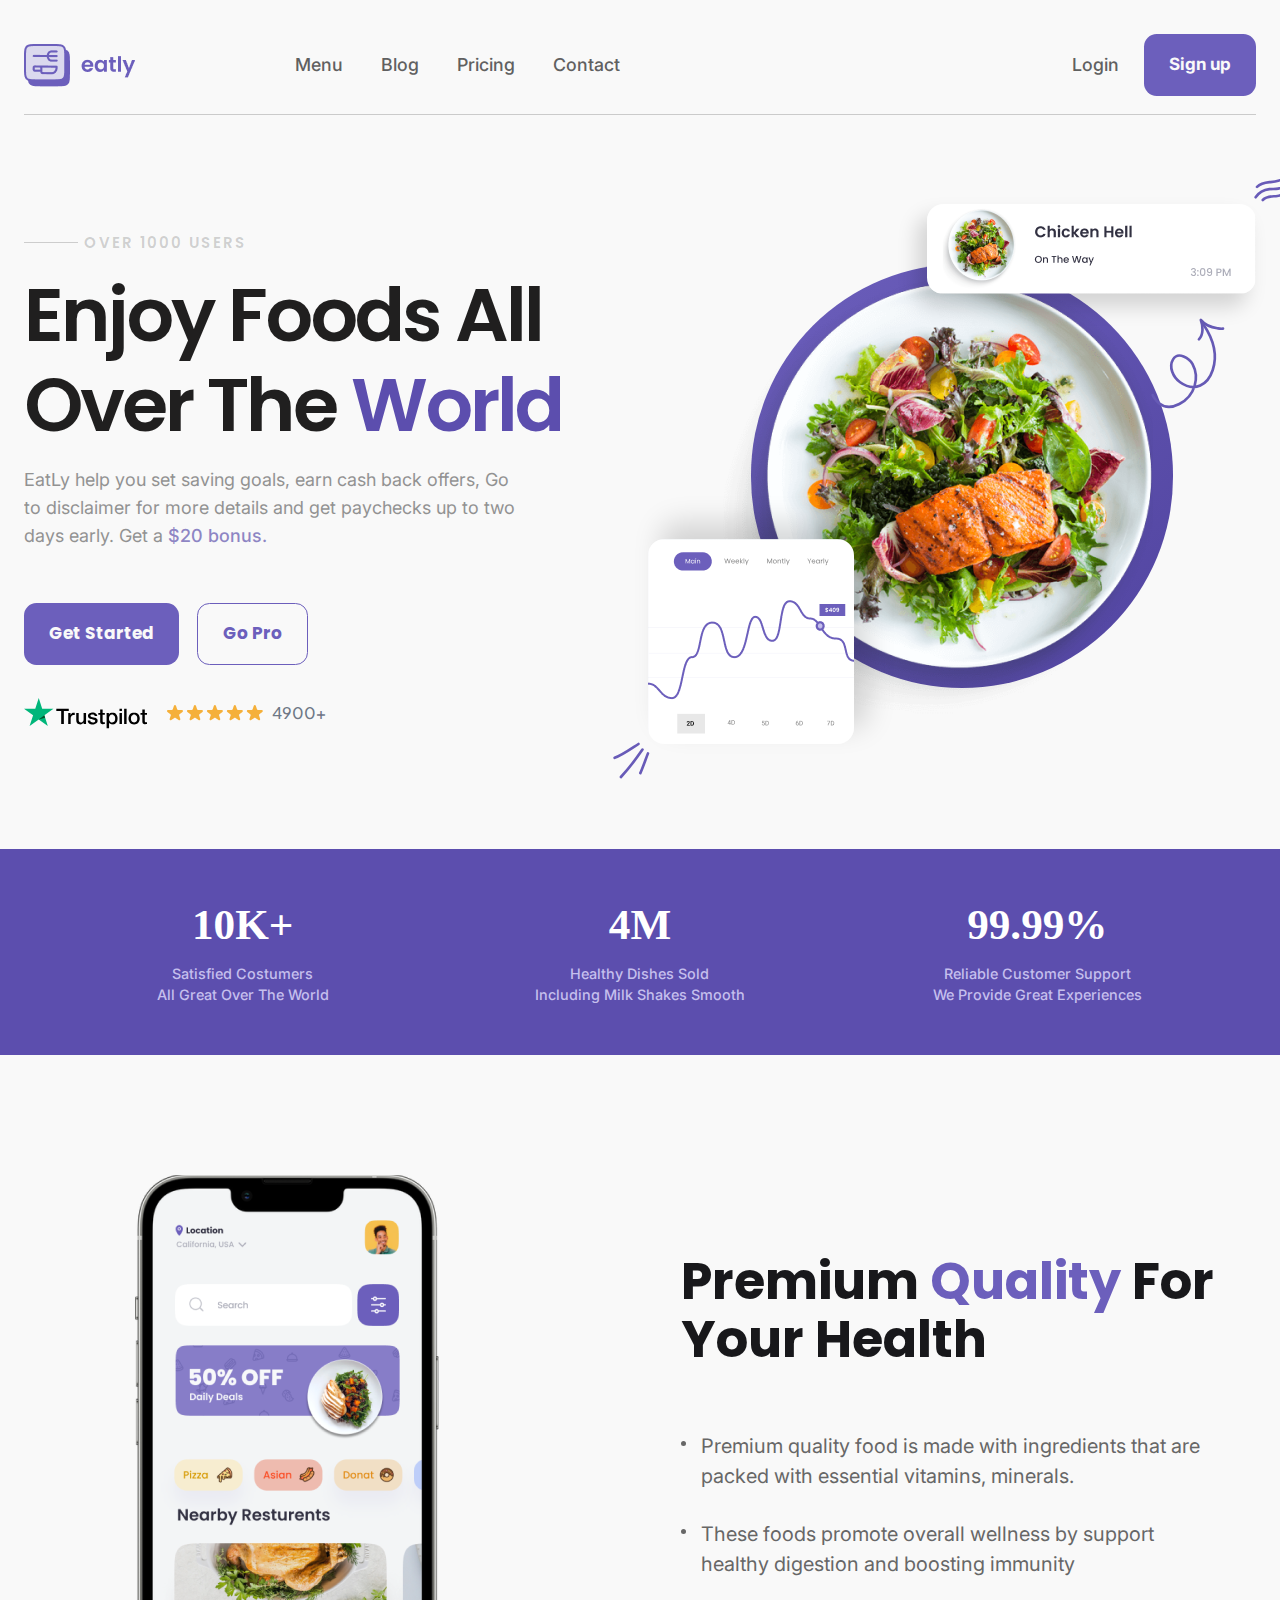
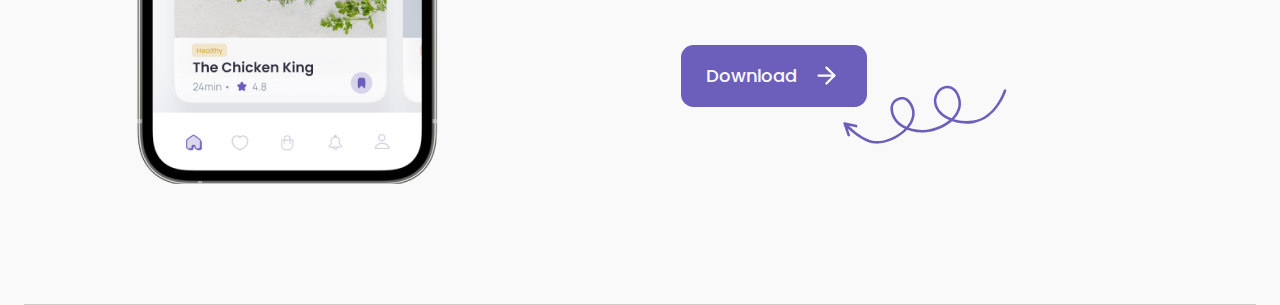
==== index.html @ 4a1709a7 "add new sections" ====
<!DOCTYPE html>
<html lang="ru">

<head>
    <meta charset="utf-8">
    <title>Eatly</title>
    <meta name class="description" content="">
    <meta name="keywords" content="">
    <!-- OG Tags -->
    <meta property="og:title" content="Eatly">
    <meta property="og:description" content="">
    <meta property="og:type" content="article">
    <meta property="og:image" content="https://sitename.ru/img/prewiev.png">
    <meta property="og:site_name" content="Eatly">
    <!-- Styling -->
    <link rel="shortcut icon" href="img/favicon.png" type="image/png">
    <meta name="theme-color" content="#808590">
    <link rel="apple-touch-icon" href="img/apple-touch-icon.png">
    <!-- CSS -->
    <link rel="preconnect" href="https://fonts.googleapis.com">
    <link rel="preconnect" href="https://fonts.gstatic.com" crossorigin>
    <link rel="preconnect" href="https://fonts.googleapis.com">
    <link rel="preconnect" href="https://fonts.gstatic.com" crossorigin>
    <link rel="preconnect" href="https://fonts.googleapis.com">
    <link rel="preconnect" href="https://fonts.gstatic.com" crossorigin>
    <link
        href="https://fonts.googleapis.com/css2?family=Inter:wght@400;500;700&family=Manrope:wght@400;500;700;800&family=Plus+Jakarta+Sans:wght@500&family=Poppins:ital,wght@0,400;0,500;0,600;0,700;0,800;1,400&family=Quicksand:wght@500&display=swap"
        rel="stylesheet">
     <meta name="viewport" content="width=device-width, initial-scale=1.0">
    <link rel="stylesheet" href="css/style.css">
</head>
  <body>
    <div class="wrapper">
        <!-- HEADER Start -->
        <header class="header">
            <div class="header__container">
                <div class="header__body">
                    <div class="header__logo logo">
                        <a href="#" class="logo__link">
                            <img src="img/header/logo.png" alt="Logo" class="logo__img">
                        </a>
                    </div>
                    <div class="header__navigation">
                        <nav class="header__nav">
                            <ul class="header__menu nav-menu">
                                <li class="nav-menu__item">
                                    <a href="#" class="nav-menu__link">
                                        Menu
                                    </a>
                                </li>
                                <li class="nav-menu__item">
                                    <a href="#" class="nav-menu__link">
                                        Blog
                                    </a>
                                </li>
                                <li class="nav-menu__item">
                                    <a href="#" class="nav-menu__link">
                                        Pricing
                                    </a>
                                </li>
                                <li class="nav-menu__item">
                                    <a href="#" class="nav-menu__link">
                                        Contact
                                    </a>
                                </li>
                            </ul>
                        </nav>
                        <div class="header__block">
                            <button type="button" class="header__login">
                                Login
                            </button>
                            <button type="button" class="header__btn btn">
                                Sign up
                            </button>
                        </div>
                    </div>
                    <div class="header__burger">
                        <span></span>
                    </div>
                </div>
            </div>
        </header>
        <!-- HEADER End -->
        <!-- MAIN Start -->
        <main class="main__page">
            <!-- SECTION OFFER Start -->
            <section class="offer">
                <div class="offer__container">
                    <div class="offer__body">
                        <div class="offer__info info">
                            <p class="info__text">
                                over 1000 users
                            </p>
                            <h1 class="info__title">
                                Enjoy Foods All Over The <span>World</span>
                            </h1>
                            <h1 class="info__title info__title_mobile">
                                Enjoy Foods Over <span>World</span>
                            </h1>
                           
                            <p class="info__block">
                                EatLy help you set saving goals, earn cash back offers, Go to disclaimer for more details and get paychecks up to two
                                days early. Get a <span>$20 bonus.</span>
                            </p>
                            <div class="info__button button-offer">
                                <a href="#" class="button-offer__btn btn">
                                    Get Started
                                </a>
                                <a href="#" class="button-offer__btn-ghost btn-ghost">
                                    Go Pro
                                </a>
                            </div>
                            <div class="info__raiting">
                                <img src="img/offer/star.svg" alt="" class="info__name">
                                <div class="info__stars">
                                    <img src="img/offer/star-yellow.svg" alt="" class="info__star">
                                </div>
                                <span>4900+</span>
                            </div>
                        </div>
                        <div class="offer__image image">
                            <div class="image__img">
                                <!-- <img src="img/offer/plate.png" alt="Plate" class="image__hero"> -->
                            </div>
                            <img src="img/offer/chips.png" alt="" class="image__top">
                            <img src="img/offer/chips2.png" alt="" class="image__bottom">
                        </div>
                    </div>
                </div>
            </section>
            <!-- SECTION OFFER End -->
            <!-- BLUE BLOCK Start -->
            <div class="block">
                <div class="block__container">
                    <div class="block__row">
                        <div class="block__column">
                            <div class="block__quantly">
                                10K+
                            </div>
                            <div class="block__text">
                                Satisfied Costumers <br>All Great Over The World
                            </div>
                        </div>
                        <div class="block__column">
                            <div class="block__quantly">
                                4M
                            </div>
                            <div class="block__text">
                                Healthy Dishes Sold <br>Including Milk Shakes Smooth
                            </div>
                        </div>
                        <div class="block__column">
                            <div class="block__quantly">
                                99.99%
                            </div>
                            <div class="block__text">
                                Reliable Customer Support <br>We Provide Great Experiences
                            </div>
                        </div>
                    </div>
                </div>
            </div>
            <!-- BLUE BLOCK End -->
            <!-- SECTION BENEFITS Start -->
            <section class="benefits">
                <div class="benefits__container">
                    <div class="benefits__body">
                        <div class="benefits__image">
                            <img src="img/benefits/mobile.png" alt="telephon" class="benefits__img">
                        </div>
                        <div class="benefits__info">
                            <h2 class="benefits__title">
                                Premium <span>Quality</span> For Your Health
                            </h2>
                            <ul class="benefits__items">
                                <li class="benefits__item">
                                    Premium quality food is made with ingredients that are packed with essential vitamins, minerals.
                                </li>
                                <li class="benefits__item">
                                    These foods promote overall wellness by support healthy digestion and boosting immunity
                                </li>
                            </ul>
                            <button type="button" class="benefits__btn btn">
                                <p>Download</p>
                                <img src="img/benefits/arrow-right.svg" alt="arrow-right">
                            </button>
                        </div>
                    </div>
                </div>
            </section>
            <!-- SECTION BENEFITS End -->
        </main>
        <!-- MAIN End -->
    </div>
    <script src="js/main.js"></script>
  </body>
</html>
---- css/style.css ----
@charset "UTF-8";
/*Обнуление*/
* {
  padding: 0;
  margin: 0;
  border: 0;
}

*, *:before, *:after {
  box-sizing: border-box;
}

:focus, :active {
  outline: none;
}

a:focus, a:active {
  outline: none;
}

nav, footer, header, aside {
  display: block;
}

html, body {
  height: 100%;
  width: 100%;
  font-size: 100%;
  line-height: 1;
  font-size: 14px;
  -ms-text-size-adjust: 100%;
  -moz-text-size-adjust: 100%;
  -webkit-text-size-adjust: 100%;
}

input, button, textarea {
  font-family: inherit;
}

input::-ms-clear {
  display: none;
}

button {
  cursor: pointer;
  background: transparent;
  outline: none;
  border: none;
}

button::-moz-focus-inner {
  padding: 0;
  border: 0;
}

a, a:visited {
  text-decoration: none;
}

a:hover {
  text-decoration: none;
}

ul li {
  list-style: none;
}

img {
  vertical-align: top;
}

h1, h2, h3, h4, h5, h6 {
  font-family: Poppins;
  font-size: inherit;
  font-weight: 500;
}

/*--------------------*/
body {
  font-family: "Inter", sans-serif;
  color: #676767;
  background-color: #F9F9F9;
}

.wrapper {
  min-height: 100%;
  overflow: hidden;
}

[class*=__container] {
  max-width: 1297px;
  padding: 0 24px;
  margin: 0 auto;
}
@media (max-width: 1224px) {
  [class*=__container] {
    max-width: 936px;
    padding: 0 20px;
  }
}
@media (max-width: 936px) {
  [class*=__container] {
    max-width: 767px;
    padding: 0 20px;
  }
}
@media (max-width: 767px) {
  [class*=__container] {
    max-width: 560px;
    padding: 0 20px;
  }
}
@media (max-width: 560px) {
  [class*=__container] {
    max-width: 375px;
    padding: 0 10px;
  }
}

h1 {
  font-family: "Poppins", sans-serif;
}

.btn {
  display: flex;
  padding: 0 25px;
  min-height: 62px;
  align-items: center;
  text-align: center;
  justify-content: center;
  background: #6C5FBC;
  border-radius: 12.412px;
  color: #F9F9F9;
  font-family: Poppins;
  font-size: 17px;
  font-weight: 700;
  line-height: 150%;
  transition: all 0.6s ease;
}
.btn:hover {
  background: #3b3851;
}
@media (max-width: 1224px) {
  .btn {
    font-size: 11.6px;
    min-height: 42px;
  }
}
@media (max-width: 767px) {
  .btn {
    padding: 0 15px;
  }
}

.btn-ghost {
  display: flex;
  padding: 0 25px;
  min-height: 62px;
  align-items: center;
  text-align: center;
  justify-content: center;
  color: #6C5FBC;
  border-radius: 12.4px;
  border: 1.5px solid #6C5FBC;
  font-family: Poppins;
  font-size: 17px;
  font-weight: 700;
  line-height: 150%;
  transition: all 0.6s ease;
}
.btn-ghost:hover {
  background: #3b3851;
}
@media (max-width: 1224px) {
  .btn-ghost {
    font-size: 11.6px;
    min-height: 42px;
  }
}

.header__body {
  padding: 34px 0 18px;
  display: flex;
  align-items: center;
  border-bottom: 1px solid #CBCBCB;
  justify-content: space-between;
}
.header__navigation {
  display: flex;
  align-items: center;
}
.header__nav {
  margin-left: 103px;
}
.header__menu {
  display: flex;
}
.header__block {
  display: flex;
  margin-left: 452px;
}
.header__login {
  font-size: 17.8px;
  font-weight: 500;
  line-height: 150%;
  color: #606060;
}
.header__btn {
  font-family: Inter;
  border-radius: 12.7px;
  margin-left: 25px;
}
.header__burger {
  display: none;
}

.nav-menu__item:not(:last-child) {
  margin-right: 38px;
}
.nav-menu__link {
  color: #606060;
  font-size: 17.8px;
  font-weight: 500;
  line-height: 150%;
}

.offer__body {
  padding: 119px 0 120px;
  display: flex;
  position: relative;
}
.offer__info {
  display: flex;
  flex-direction: column;
}
.offer__image {
  padding: 30px 0px 0 90px;
  position: relative;
}
.offer__image::before {
  content: "";
  position: absolute;
  background: url("../img/offer/lines1.svg") no-repeat center center/contain;
  width: 42px;
  height: 28px;
  top: -60px;
  right: -40px;
}
.offer__image::after {
  content: "";
  position: absolute;
  background: url("../img/offer/lines2.svg") no-repeat center center/contain;
  width: 39px;
  height: 37px;
  bottom: -50px;
  left: 35px;
}

.info {
  flex: 1 1 auto;
}
.info__text {
  color: rgba(32, 31, 31, 0.2);
  font-family: Poppins;
  font-size: 15px;
  font-weight: 600;
  line-height: 120%;
  letter-spacing: 2px;
  padding-left: 60px;
  position: relative;
  margin-bottom: 18px;
  text-transform: uppercase;
}
.info__text::before {
  content: "";
  position: absolute;
  width: 54px;
  height: 1px;
  opacity: 0.2;
  background: #201F1F;
  top: 8px;
  left: 0;
}
.info__title {
  color: #201F1F;
  font-size: 75px;
  font-weight: 600;
  line-height: 120%;
  letter-spacing: -3px;
  margin-bottom: 16px;
}
.info__title_mobile {
  display: none;
}
.info__title span {
  color: #5C4EAE;
}
.info__block {
  font-size: 18px;
  font-weight: 400;
  line-height: 155.5%;
  opacity: 0.7;
  margin-bottom: 53px;
  width: 90%;
}
.info__block span {
  color: #6155AE;
  font-weight: 500;
}
.info__button {
  display: flex;
  margin-bottom: 33px;
  align-items: center;
}
.info__raiting {
  display: flex;
  align-items: center;
}
.info__raiting span {
  color: var(--blue-gray-700, #334155);
  font-family: Plus Jakarta Sans;
  font-size: 16px;
  font-weight: 500;
  line-height: 150%;
  opacity: 0.7;
  text-transform: uppercase;
}
.info__name {
  margin-right: 20px;
}
.info__stars {
  display: flex;
  margin-right: 9px;
}
.info__star:not(:last-child) {
  margin-right: 4px;
}

.button-offer__btn-ghost {
  margin-left: 18px;
}

.image {
  flex: 0 0 55%;
}
.image__img {
  position: relative;
  width: 422px;
  height: 424px;
  border-radius: 424px;
  background: linear-gradient(137deg, #6C5FBC 0%, #5144A0 100%);
  display: block;
  margin: 0 auto;
}
.image__img::after {
  content: "";
  position: absolute;
  background: url(../img/offer/plate.png) no-repeat center center/contain;
  width: 430px;
  height: 445px;
  top: 8px;
  left: -28px;
}
.image__img::before {
  content: "";
  position: absolute;
  background: url("../img/offer/arrow.svg") no-repeat center center/contain;
  width: 101px;
  height: 98px;
  top: 50px;
  right: -60px;
}
.image__top {
  position: absolute;
  top: -30px;
  right: 0;
  border-radius: 16.4px;
  box-shadow: -9.843755722px 12.3046951294px 20.5078258514px rgba(0, 0, 0, 0.15);
}
.image__bottom {
  position: absolute;
  bottom: -15px;
  left: 70px;
  border-radius: 16.4px;
  box-shadow: 13.4074401855px -16.7593002319px 27.9321689606px rgba(0, 0, 0, 0.15);
}

.block {
  background: #5C4EAE;
}
.block__row {
  padding: 49px 152px;
  display: flex;
  margin: 0px -132px;
}
.block__column {
  padding: 0px 88px;
  flex: 0 1 33.333%;
  display: flex;
  flex-direction: column;
  align-items: center;
}
.block__quantly {
  font-family: Public Sans;
  font-size: 43.2px;
  font-weight: 700;
  line-height: 125%;
  color: #fff;
  margin-bottom: 10.8px;
}
.block__text {
  color: #C5BFED;
  text-align: center;
  font-family: Inter;
  font-size: 14.4px;
  font-weight: 500;
  line-height: 150%;
}

.benefits__body {
  padding: 120px 30px 120px 111px;
  border-bottom: 1px solid #CBCBCB;
  display: flex;
}
.benefits__image {
  flex: 0 0 50%;
}
.benefits__info {
  flex: 0 1 50%;
  display: flex;
  flex-direction: column;
  justify-content: center;
}
.benefits__title {
  font-family: Poppins;
  font-size: 51px;
  font-weight: 700;
  line-height: 114%;
  color: #18181B;
  margin-bottom: 63px;
}
.benefits__title span {
  color: #6C5FBC;
}
.benefits__items {
  margin-bottom: 66px;
}
.benefits__item {
  font-family: Inter;
  font-size: 20px;
  font-weight: 400;
  line-height: 150%;
  color: #676767;
  position: relative;
  padding-left: 20px;
}
.benefits__item:not(:last-child) {
  margin-bottom: 28px;
}
.benefits__item::before {
  content: "";
  position: absolute;
  width: 5px;
  height: 5px;
  border-radius: 5px;
  background-color: #676767;
  top: 10px;
  left: 0;
}
.benefits__btn {
  display: flex;
  width: 186px;
  font-size: 18px;
  font-weight: 500;
  line-height: 125%;
  position: relative;
}
.benefits__btn::after {
  content: "";
  position: absolute;
  background: url("../img/benefits/arrow.svg") no-repeat center center/contain;
  width: 164px;
  height: 164px;
  bottom: -90px;
  right: -140px;
}
.benefits__btn img {
  margin-left: 15px;
}

@media screen and (max-width: 1224px) {
  .header__nav {
    margin-left: 37px;
  }
  .header__block {
    margin-left: 322px;
  }
  .header__btn {
    min-height: 44px;
    font-size: 12.7px;
  }
  .header__login {
    font-size: 12.7px;
  }
  .header .logo__img {
    width: 80px;
  }
  .header .nav-menu__link {
    font-size: 12.7px;
  }
  .offer__body {
    padding: 84px 0 91px;
  }
  .offer .info__text {
    font-size: 10.7px;
    margin-bottom: 12.6px;
  }
  .offer .info__title {
    font-size: 53px;
    margin-bottom: 11.4px;
  }
  .offer .info__block {
    font-size: 12.8px;
    margin-bottom: 37.4px;
  }
  .offer .info__button {
    margin-bottom: 23.5px;
  }
  .offer .info__stars {
    width: 68px;
    height: 11px;
  }
  .offer .info__name {
    width: 87.5px;
    height: 21.5px;
  }
  .offer .info__raiting span {
    font-size: 11.4px;
  }
  .offer__image::before {
    width: 30px;
    height: 17px;
    top: -35px;
    right: -35px;
  }
  .offer__image::after {
    width: 27.1px;
    height: 23.5px;
    bottom: -40px;
    left: 45px;
  }
  .offer .image__img {
    width: 300px;
    height: 301.5px;
    border-radius: 301.5px;
  }
  .offer .image__img::after {
    width: 305px;
    height: 315px;
    top: 5px;
    left: -20px;
  }
  .offer .image__img::before {
    width: 71.8px;
    height: 69px;
    top: 40px;
    right: -45px;
  }
  .offer .image__top {
    width: 233px;
    height: 63.6px;
    border-radius: 11.7px;
    top: -15px;
  }
  .offer .image__bottom {
    width: 147px;
    height: 146px;
    border-radius: 11.9px;
  }
  .block__row {
    padding: 40px 80px;
    margin: 0 -94px;
  }
  .block__column {
    padding: 0 70px;
  }
  .block__quantly {
    font-size: 30.72px;
    margin-bottom: 7px;
  }
  .block__text {
    font-size: 10.2px;
  }
  .benefits__img {
    width: 216px;
    height: 433px;
  }
  .benefits__title {
    font-size: 36px;
    margin-bottom: 45px;
  }
  .benefits__items {
    margin-bottom: 46px;
  }
  .benefits__item {
    font-size: 14px;
  }
  .benefits__item:not(:last-child) {
    margin-bottom: 19px;
  }
  .benefits__btn::after {
    width: 104px;
    height: 61px;
    bottom: -40px;
    right: -80px;
  }
}
@media screen and (max-width: 936px) {
  .header__block {
    margin-left: 180px;
  }
  .offer__image {
    padding-left: 0;
  }
  .offer__image::before {
    right: -15px;
  }
  .offer__image::after {
    bottom: -5px;
    left: 5px;
  }
  .offer .image__top {
    right: 10px;
  }
  .offer .image__bottom {
    bottom: 15px;
    left: 30px;
  }
  .block__row {
    padding: 40px 20px;
    margin: 0 -20px;
  }
  .block__column {
    padding: 10px;
  }
  .benefits__body {
    padding: 90px 10px;
  }
}
@media screen and (max-width: 767px) {
  .header__block {
    margin-left: 50px;
  }
  .header__btn {
    min-height: 37px;
    margin-left: 20px;
  }
  .header .nav-menu__item:not(:last-child) {
    margin-right: 18px;
  }
  .offer__body {
    flex-direction: column;
  }
  .offer__info {
    margin-bottom: 50px;
  }
  .offer__image {
    padding: 0;
  }
  .offer__image::after {
    bottom: -65px;
  }
  .offer .image__bottom {
    bottom: -45px;
  }
  .block__row {
    padding: 40px 0;
    margin: 0 -10px;
  }
  .benefits__btn {
    font-size: 11.5px;
  }
  .benefits__btn img {
    width: 15%;
  }
}
@media screen and (max-width: 560px) {
  .header__nav {
    margin-left: 0;
  }
  .header__block {
    justify-content: center;
    margin-top: 30px;
    margin-left: 0;
  }
  .header__burger {
    display: block;
    position: relative;
    width: 28px;
    height: 22px;
    z-index: 1000;
    cursor: pointer;
  }
  .header__burger span, .header__burger::before, .header__burger::after {
    left: 0;
    position: absolute;
    height: 10%;
    width: 100%;
    transition: all 0.3s ease 0s;
    background: #6e6565;
  }
  .header__burger::before, .header__burger::after {
    content: "";
  }
  .header__burger::before {
    top: 0;
  }
  .header__burger::after {
    bottom: 0;
  }
  .header__burger span {
    top: 50%;
    transform: scale(1) translate(0px, -80%);
  }
  .header__burger.active span {
    transform: scale(0) translate(0px, -80%);
  }
  .header__burger.active::before {
    top: 50%;
    transform: rotate(-40deg) translate(0px, -80%);
  }
  .header__burger.active::after {
    bottom: 50%;
    transform: rotate(40deg) translate(0px, 80%);
  }
  .header__navigation {
    position: fixed;
    overflow: auto;
    top: 80px;
    left: -100%;
    width: 100%;
    height: auto;
    background: #FFF;
    border-radius: 19px;
    box-shadow: 4.7878785133px 7.9797987938px 23.9393959045px 0.7979797125px rgba(108, 95, 188, 0.12);
    padding: 20px 30px;
    transition: left 0.3s ease;
    justify-content: center;
    align-items: center;
    flex-direction: column;
  }
  .header__navigation.active {
    left: 0;
  }
  .header .nav__item:not(:last-child) {
    margin-bottom: 0px;
  }
  .header .nav-menu {
    justify-content: center;
  }
  .offer__body {
    padding: 57px 0 75px;
  }
  .offer__info {
    margin-bottom: 78px;
  }
  .offer .info__text {
    font-size: 9.2px;
    margin-bottom: 5px;
    text-align: center;
    color: #201F1F;
  }
  .offer .info__text::before {
    width: 33.2px;
    height: 0.6px;
    opacity: 1;
    left: 70px;
  }
  .offer .info__title {
    display: none;
  }
  .offer .info__title_mobile {
    display: block;
    font-size: 46.2px;
    margin-bottom: 15.77px;
    text-align: center;
  }
  .offer .info__block {
    font-size: 11.1px;
    margin-bottom: 21px;
    text-align: center;
    width: 100%;
  }
  .offer .info__button {
    justify-content: center;
  }
  .offer .info__raiting {
    justify-content: center;
  }
  .offer__image::before {
    width: 20px;
    height: 11px;
    right: -10px;
    top: -40px;
  }
  .offer__image::after {
    width: 18px;
    height: 16px;
    left: 15px;
    bottom: -60px;
  }
  .offer .image__top {
    width: 156px;
    height: 42px;
    top: -30px;
  }
  .offer .image__bottom {
    width: 98px;
    height: 97px;
  }
  .offer .image__img {
    width: 200px;
    height: 201px;
    border-radius: 201px;
  }
  .offer .image__img::after {
    width: 203px;
    height: 210px;
    left: -12px;
  }
  .offer .image__img::before {
    width: 47px;
    height: 46px;
    top: 10px;
    right: -20px;
  }
  .block__row {
    flex-direction: column;
    padding: 95px 50px;
  }
  .block__column {
    position: relative;
  }
  .block__column:not(:last-child) {
    margin-bottom: 120px;
  }
  .block__column:not(:last-child)::after {
    content: "";
    position: absolute;
    width: 100%;
    height: 0.5px;
    opacity: 0.15;
    background: #C5C5C5;
    bottom: -60px;
    left: 0;
  }
  .benefits__body {
    flex-direction: column-reverse;
    padding: 67px 10px;
    align-items: center;
  }
  .benefits__btn {
    margin: 0 auto;
    margin-bottom: 110px;
  }
  .benefits__btn::after {
    width: 204px;
    height: 41px;
    right: 0;
    left: -130px;
    transform: rotate(110deg);
    bottom: -60px;
  }
  .benefits__title {
    text-align: center;
  }
}
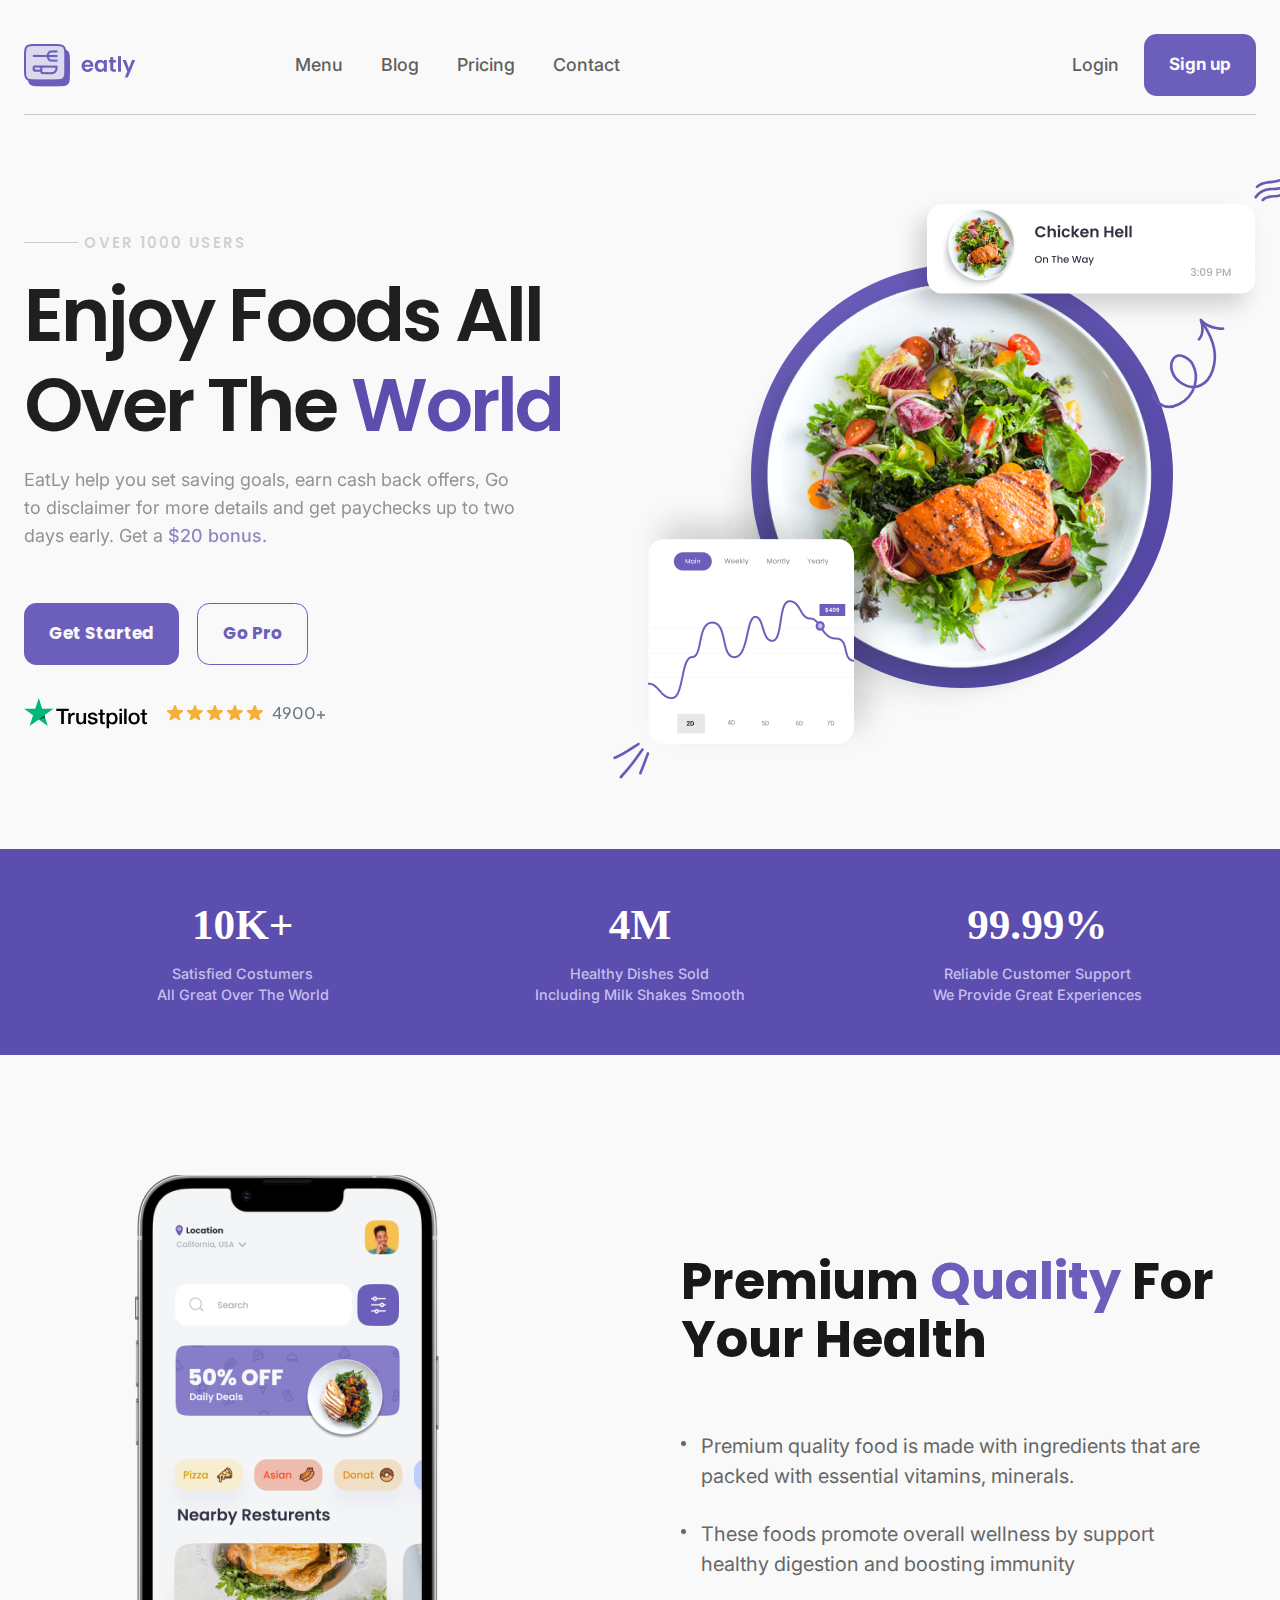
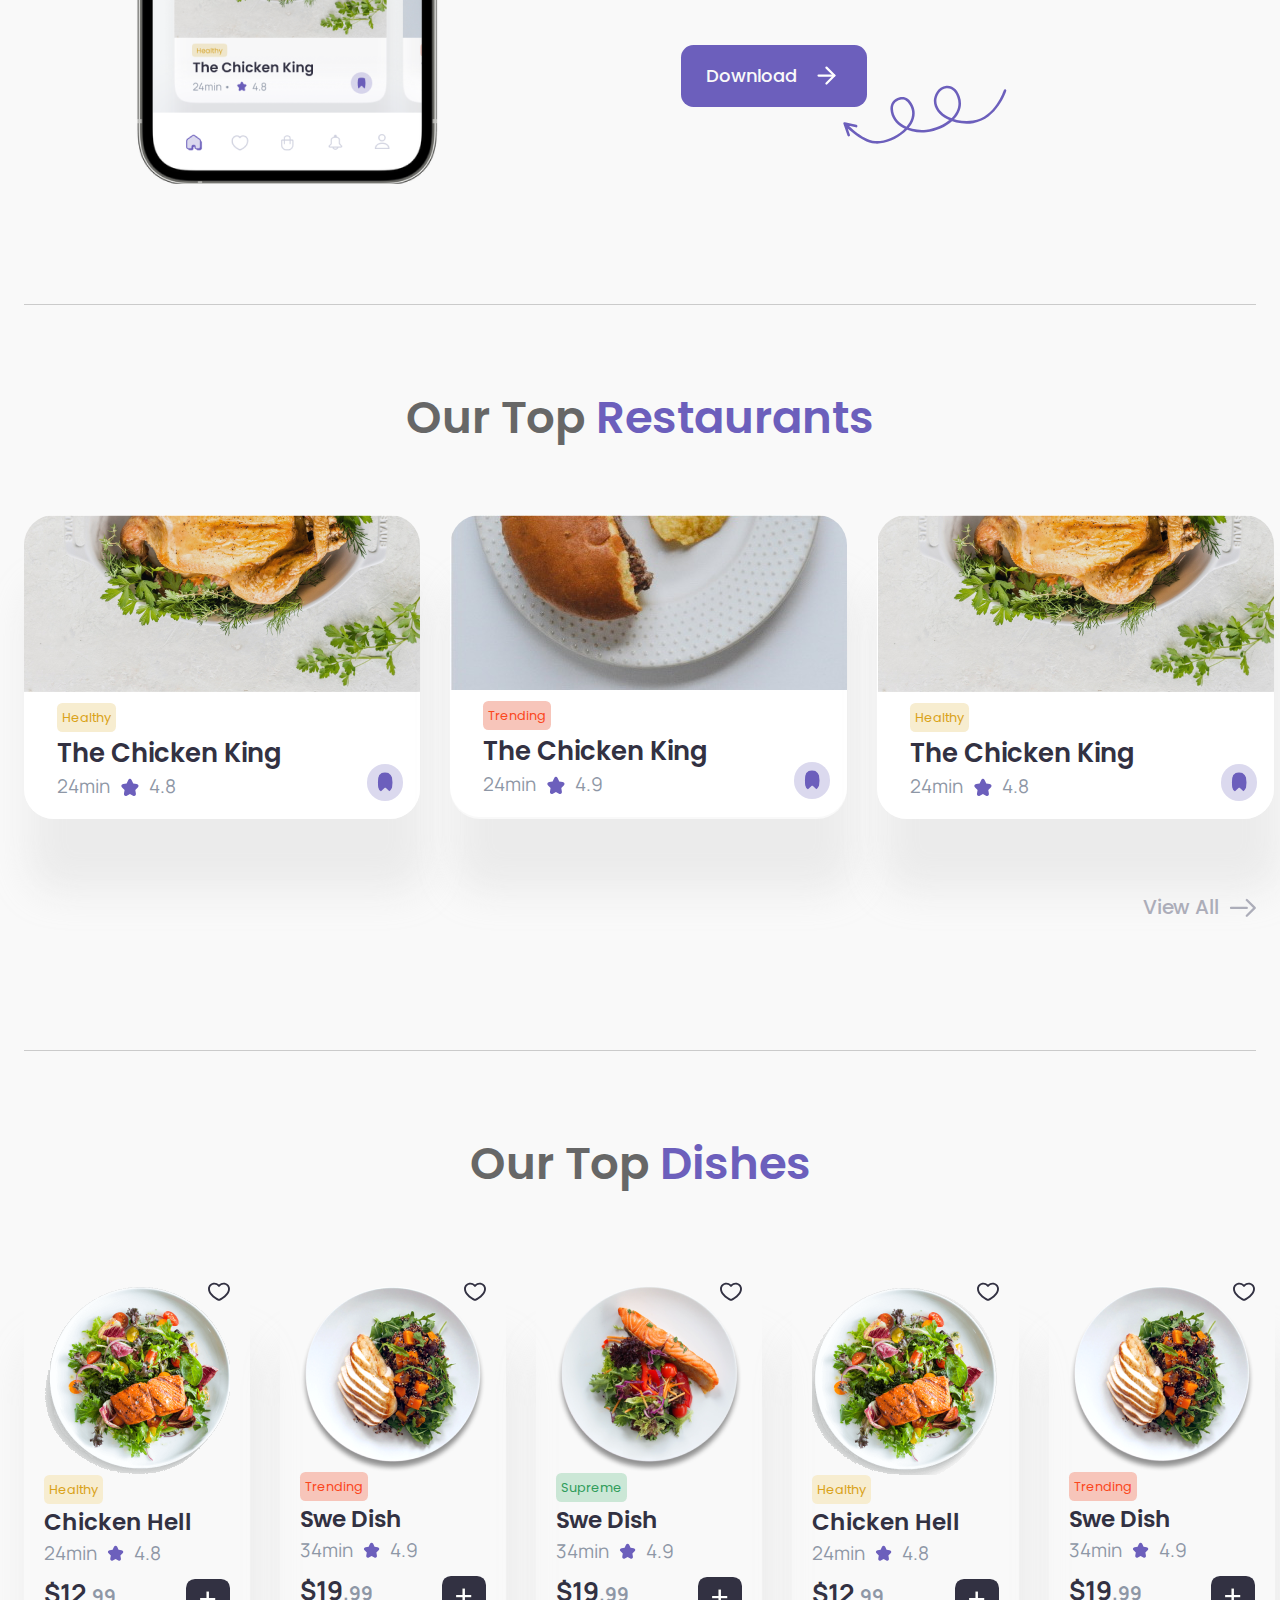
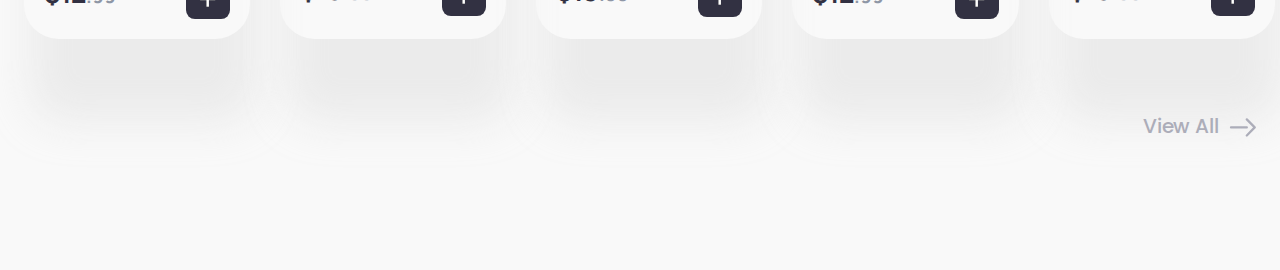
==== commit 2e6243b6: "add some section" ====
--- a/index.html
+++ b/index.html
@@ -189,6 +189,242 @@
                 </div>
             </section>
             <!-- SECTION BENEFITS End -->
+            <!-- SECTION RESTAURANTS Start -->
+            <section class="restaurants">
+                <div class="restaurants__container">
+                    <section class="restaurants__body">
+                        <h3 class="restaurants__title">
+                            Our Top <span>Restaurants</span>
+                        </h3>
+                        <div class="restaurants__cards cards">
+                            <div class="cards__card card">
+                                <img src="img/restaurant/card_1.jpg" alt="The Chicken King" class="card__img">
+                                <div class="card__block">
+                                    <div class="card__body">
+                                        <p class="card__info card__info_card1">
+                                            Healthy
+                                        </p>
+                                        <h4 class="card__title">
+                                            The Chicken King
+                                        </h4>
+                                        <div class="card__row">
+                                            <p class="card__text">
+                                                24min
+                                            </p>
+                                            <img src="img/restaurant/star.svg" alt="star" class="card__icon">
+                                            <span class="card__grade">
+                                                4.8
+                                            </span>
+                                        </div>
+                                    </div>
+                                    <img src="img/restaurant/check.svg" class="card__bookmark"></img>
+                                </div>
+                            </div>
+                            <div class="cards__card card">
+                                <img src="img/restaurant/card_2.jpg" alt="The Chicken King" class="card__img">
+                                <div class="card__block">
+                                    <div class="card__body">
+                                        <p class="card__info card__info_card2">
+                                            Trending
+                                        </p>
+                                        <h4 class="card__title">
+                                            The Chicken King
+                                        </h4>
+                                        <div class="card__row">
+                                            <p class="card__text">
+                                                24min
+                                            </p>
+                                            <img src="img/restaurant/star.svg" alt="star" class="card__icon">
+                                            <span class="card__grade">
+                                                4.9
+                                            </span>
+                                        </div>
+                                    </div>
+                                    <img src="img/restaurant/check.svg" class="card__bookmark"></img>
+                                </div>
+                            </div>
+                            <div class="cards__card card">
+                                <img src="img/restaurant/card_3.jpg" alt="The Chicken King" class="card__img">
+                                <div class="card__block">
+                                    <div class="card__body">
+                                        <p class="card__info card__info_card3">
+                                            Healthy
+                                        </p>
+                                        <h4 class="card__title">
+                                            The Chicken King
+                                        </h4>
+                                        <div class="card__row">
+                                            <p class="card__text">
+                                                24min
+                                            </p>
+                                            <img src="img/restaurant/star.svg" alt="star" class="card__icon">
+                                            <span class="card__grade">
+                                                4.8
+                                            </span>
+                                        </div>
+                                    </div>
+                                    <img src="img/restaurant/check.svg" class="card__bookmark"></img>
+                                </div>
+                            </div>
+
+                        </div>
+                        <a href="#" class="restaurants__link">
+                            View All 
+                            <img src="img/restaurant/arrow.svg" alt="arrow">
+                        </a>
+                    </section>
+                </div>
+            </section>
+            <!-- SECTION RESTAURANTS End -->
+            <!-- SECTION DISHES Start -->
+            <section class="dishes">
+                <div class="dishes__container">
+                    <section class="dishes__body">
+                        <h3 class="dishes__title">
+                            Our Top <span>Dishes</span>
+                        </h3>
+                        <div class="dishes__cards ">
+                            <div class="dishes__card dish">
+                                <img src="img/dishes/heart.svg" alt="heart" class="dish__heart">
+                                <img src="img/dishes/plate_1.png" alt="Chicken Hell" class="dish__img">
+                                <div class="dish__body">
+                                    <p class="dish__info dish__info_dish1">
+                                        Healthy
+                                    </p>
+                                    <h4 class="dish__title">
+                                        Chicken Hell
+                                    </h4>
+                                    <div class="dish__row">
+                                        <p class="dish__text">
+                                            24min
+                                        </p>
+                                        <img src="img/dishes/star.svg" alt="star" class="dish__icon">
+                                        <span class="dish__grade">
+                                            4.8
+                                        </span>
+                                    </div>
+                                    <div class="dish__check">
+                                        <span><strong>$12</strong>.99</span>
+                                        <img src="img/dishes/plus.svg" class="dish__add"></img>
+                                    </div>
+                                </div>
+                                    
+                            </div>
+                            <div class="dishes__card dish">
+                                <img src="img/dishes/heart.svg" alt="heart" class="dish__heart">
+                                <img src="img/dishes/plate_2.png" alt="Swe Dish" class="dish__img">
+                                <div class="dish__body">
+                                    <p class="dish__info dish__info_dish2">
+                                        Trending
+                                    </p>
+                                    <h4 class="dish__title">
+                                        Swe Dish
+                                    </h4>
+                                    <div class="dish__row">
+                                        <p class="dish__text">
+                                            34min
+                                        </p>
+                                        <img src="img/dishes/star.svg" alt="star" class="dish__icon">
+                                        <span class="dish__grade">
+                                            4.9
+                                        </span>
+                                    </div>
+                                    <div class="dish__check">
+                                        <span><strong>$19</strong>.99</span>
+                                        <img src="img/dishes/plus.svg" class="dish__add"></img>
+                                    </div>
+                                </div>
+                            
+                            </div>
+                            <div class="dishes__card dish">
+                                <img src="img/dishes/heart.svg" alt="heart" class="dish__heart">
+                                <img src="img/dishes/plate_3.png" alt="Swe Dish" class="dish__img">
+                                <div class="dish__body">
+                                    <p class="dish__info dish__info_dish3">
+                                        Supreme
+                                    </p>
+                                    <h4 class="dish__title">
+                                        Swe Dish
+                                    </h4>
+                                    <div class="dish__row">
+                                        <p class="dish__text">
+                                            34min
+                                        </p>
+                                        <img src="img/dishes/star.svg" alt="star" class="dish__icon">
+                                        <span class="dish__grade">
+                                            4.9
+                                        </span>
+                                    </div>
+                                    <div class="dish__check">
+                                        <span><strong>$19</strong>.99</span>
+                                        <img src="img/dishes/plus.svg" class="dish__add"></img>
+                                    </div>
+                                </div>
+                            
+                            </div>
+                            <div class="dishes__card dish">
+                                <img src="img/dishes/heart.svg" alt="heart" class="dish__heart">
+                                <img src="img/dishes/plate_4.png" alt="Chicken Hell" class="dish__img">
+                                <div class="dish__body">
+                                    <p class="dish__info dish__info_dish4">
+                                        Healthy
+                                    </p>
+                                    <h4 class="dish__title">
+                                        Chicken Hell
+                                    </h4>
+                                    <div class="dish__row">
+                                        <p class="dish__text">
+                                            24min
+                                        </p>
+                                        <img src="img/dishes/star.svg" alt="star" class="dish__icon">
+                                        <span class="dish__grade">
+                                            4.8
+                                        </span>
+                                    </div>
+                                    <div class="dish__check">
+                                        <span><strong>$12</strong>.99</span>
+                                        <img src="img/dishes/plus.svg" class="dish__add"></img>
+                                    </div>
+                                </div>
+                            
+                            </div>
+                            <div class="dishes__card dish">
+                                <img src="img/dishes/heart.svg" alt="heart" class="dish__heart">
+                                <img src="img/dishes/plate_5.png" alt="Swe Dish" class="dish__img">
+                                <div class="dish__body">
+                                    <p class="dish__info dish__info_dish5">
+                                        Trending
+                                    </p>
+                                    <h4 class="dish__title">
+                                        Swe Dish
+                                    </h4>
+                                    <div class="dish__row">
+                                        <p class="dish__text">
+                                            34min
+                                        </p>
+                                        <img src="img/dishes/star.svg" alt="star" class="dish__icon">
+                                        <span class="dish__grade">
+                                            4.9
+                                        </span>
+                                    </div>
+                                    <div class="dish__check">
+                                        <span><strong>$19</strong>.99</span>
+                                        <img src="img/dishes/plus.svg" class="dish__add"></img>
+                                    </div>
+                                </div>
+                            
+                            </div>
+            
+                        </div>
+                        <a href="#" class="dishes__link">
+                            View All
+                            <img src="img/dishes/arrow.svg" alt="arrow">
+                        </a>
+                    </section>
+                </div>
+            </section>
+           
+            <!-- SECTION DISHES End -->
         </main>
         <!-- MAIN End -->
     </div>
--- a/css/style.css
+++ b/css/style.css
@@ -488,6 +488,215 @@
   margin-left: 15px;
 }
 
+.restaurants__body {
+  padding: 100px 0 120px;
+  border-bottom: 1px solid #CBCBCB;
+}
+.restaurants__title {
+  font-size: 45px;
+  font-weight: 600;
+  line-height: 56.8%;
+  margin-bottom: 85px;
+  text-align: center;
+}
+.restaurants__title span {
+  color: #6C5FBC;
+}
+.restaurants__cards {
+  display: flex;
+  margin-bottom: 66px;
+}
+.restaurants__link {
+  color: #ACADB9;
+  font-family: Poppins;
+  font-size: 20px;
+  font-weight: 500;
+  line-height: 226%;
+  letter-spacing: -0.1px;
+  display: flex;
+  justify-content: flex-end;
+}
+.restaurants__link img {
+  margin-left: 10px;
+}
+
+.cards__card {
+  flex: 0 1 30.333%;
+  border-radius: 30.23px;
+  box-shadow: 5.9456415176px 71.347694397px 35.6738471985px 0px rgba(229, 229, 229, 0.7);
+}
+.cards__card:not(:last-child) {
+  margin-right: 30px;
+}
+
+.card__img {
+  border-radius: 30.023px 30.023px 0px 0px;
+}
+.card__block {
+  display: flex;
+  background: #fff;
+  border-radius: 0px 0px 30.023px 30.023px;
+  padding: 11px 17px 18px 33px;
+}
+.card__info {
+  font-size: 12.8px;
+  font-weight: 400;
+  font-family: Poppins;
+  line-height: 150%;
+  display: inline-block;
+  padding: 5px;
+  border-radius: 5.4px;
+}
+.card__info_card1, .card__info_card3 {
+  color: #DAA31A;
+  background-color: #F7EDD0;
+}
+.card__info_card2 {
+  color: #FB471D;
+  background-color: #F7C5BA;
+}
+.card__title {
+  color: #323142;
+  font-size: 25.8px;
+  font-weight: 600;
+  line-height: 163%;
+}
+.card__row {
+  display: flex;
+}
+.card__text, .card__grade {
+  color: #8E97A6;
+  font-family: Manrope;
+  font-size: 19px;
+  font-weight: 400;
+  line-height: 133%;
+}
+.card__text {
+  margin-right: 6.5px;
+}
+.card__icon {
+  margin-right: 6.5px;
+}
+.card__bookmark {
+  display: block;
+  margin-left: auto;
+  margin-top: auto;
+  background: #DBD9EE;
+  padding: 8px 10px;
+  border-radius: 40.085px;
+}
+
+.dishes__body {
+  padding: 100px 0 120px;
+}
+.dishes__title {
+  font-size: 45px;
+  font-weight: 600;
+  line-height: 56.8%;
+  margin-bottom: 85px;
+  text-align: center;
+}
+.dishes__title span {
+  color: #6C5FBC;
+}
+.dishes__cards {
+  margin-bottom: 65px;
+  display: flex;
+}
+.dishes__card {
+  flex: 0 1 20%;
+  border-radius: 34.581px;
+  box-shadow: 6.8484177589px 82.1810150146px 41.0905075073px 0px rgba(229, 229, 229, 0.7);
+}
+.dishes__card:not(:last-child) {
+  margin-right: 30px;
+}
+.dishes__link {
+  color: #ACADB9;
+  font-family: Poppins;
+  font-size: 20px;
+  font-weight: 500;
+  line-height: 226%;
+  letter-spacing: -0.1px;
+  display: flex;
+  justify-content: flex-end;
+}
+.dishes__link img {
+  margin-left: 10px;
+}
+
+.dish {
+  padding: 20px;
+}
+.dish__heart {
+  display: block;
+  margin-left: auto;
+  margin-bottom: -15px;
+}
+.dish__info {
+  font-size: 12.8px;
+  font-weight: 400;
+  font-family: Poppins;
+  line-height: 150%;
+  display: inline-block;
+  padding: 5px;
+  border-radius: 5.4px;
+}
+.dish__info_dish2, .dish__info_dish5 {
+  color: #FB471D;
+  background-color: #F7C5BA;
+}
+.dish__info_dish1, .dish__info_dish4 {
+  color: #DAA31A;
+  background-color: #F7EDD0;
+}
+.dish__info_dish3 {
+  color: #309D5B;
+  background-color: rgba(51, 172, 100, 0.231372549);
+}
+.dish__title {
+  font-size: 23px;
+  font-weight: 600;
+  line-height: 162.5%;
+  color: #323142;
+}
+.dish__row {
+  display: flex;
+  margin-bottom: 13px;
+}
+.dish__text, .dish__grade {
+  color: #8E97A6;
+  font-family: Manrope;
+  font-size: 19px;
+  font-weight: 400;
+  line-height: 133%;
+}
+.dish__text {
+  margin-right: 6.5px;
+}
+.dish__icon {
+  margin-right: 6.5px;
+}
+.dish__check {
+  display: flex;
+  justify-content: space-between;
+  font-family: Manrope;
+  font-size: 19px;
+  font-weight: 700;
+  line-height: 155%;
+  color: #8E97A6;
+}
+.dish__check strong {
+  font-size: 26px;
+  font-weight: 700;
+  color: #323142;
+}
+.dish__add {
+  border-radius: 8.93px;
+  background: #323142;
+  padding: 12px 14px;
+}
+
 @media screen and (max-width: 1224px) {
   .header__nav {
     margin-left: 37px;
@@ -614,6 +823,96 @@
     bottom: -40px;
     right: -80px;
   }
+  .restaurants__body {
+    padding: 71px 0 85px;
+  }
+  .restaurants__title {
+    font-size: 32px;
+    margin-bottom: 60px;
+  }
+  .restaurants__cards {
+    margin-bottom: 46px;
+  }
+  .restaurants__link {
+    font-size: 14px;
+    letter-spacing: -0.071px;
+  }
+  .restaurants__link img {
+    width: 2%;
+  }
+  .restaurants .cards__card {
+    border-radius: 21.35px;
+    box-shadow: 4.2280101776px 50.7361297607px 25.3680648804px 0px rgba(229, 229, 229, 0.7);
+  }
+  .restaurants .card__img {
+    width: 282px;
+  }
+  .restaurants .card__block {
+    padding: 9px 12px 12px 24px;
+  }
+  .restaurants .card__info {
+    font-size: 9px;
+    border-radius: 3.84px;
+    padding: 2px 3px;
+  }
+  .restaurants .card__title {
+    font-size: 18px;
+  }
+  .restaurants .card__text,
+  .restaurants .card__grade {
+    font-size: 13.75px;
+  }
+  .restaurants .card__icon {
+    width: 11%;
+  }
+  .restaurants .card__bookmark {
+    width: 13%;
+  }
+  .dishes__card:not(:last-child) {
+    margin-right: 21px;
+  }
+  .dishes__link {
+    font-size: 14.2px;
+  }
+  .dishes__link img {
+    width: 2%;
+  }
+  .dishes .dish {
+    padding: 12px;
+  }
+  .dishes .dish__heart {
+    margin-bottom: 0;
+  }
+  .dishes .dish__img {
+    width: 100%;
+    display: block;
+    margin: 0 auto;
+  }
+  .dishes .dish__info {
+    font-size: 8px;
+    padding: 0px 3px;
+  }
+  .dishes .dish__title {
+    font-size: 16.4px;
+  }
+  .dishes .dish__text,
+  .dishes .dish__grade {
+    font-size: 12.3px;
+  }
+  .dishes .dish__icon {
+    width: 14%;
+    margin-right: 4px;
+  }
+  .dishes .dish__check {
+    font-size: 13.4px;
+  }
+  .dishes .dish__check strong {
+    font-size: 18.4px;
+  }
+  .dishes .dish__add {
+    width: 17%;
+    padding: 5px 6px;
+  }
 }
 @media screen and (max-width: 936px) {
   .header__block {
@@ -646,6 +945,18 @@
   .benefits__body {
     padding: 90px 10px;
   }
+  .restaurants__body {
+    padding: 60px 0;
+  }
+  .restaurants .card__block {
+    padding: 9px;
+  }
+  .restaurants .card__img {
+    width: 220px;
+  }
+  .restaurants .card__bookmark {
+    width: 16%;
+  }
 }
 @media screen and (max-width: 767px) {
   .header__block {
@@ -682,6 +993,24 @@
   }
   .benefits__btn img {
     width: 15%;
+  }
+  .restaurants__cards {
+    flex-direction: column;
+    align-items: center;
+    width: 100%;
+  }
+  .restaurants__link img {
+    width: 3%;
+  }
+  .restaurants .cards__card:not(:last-child) {
+    margin-right: 0;
+    margin-bottom: 30px;
+  }
+  .restaurants .card__img {
+    width: 100%;
+  }
+  .restaurants .card__bookmark {
+    width: 9%;
   }
 }
 @media screen and (max-width: 560px) {
@@ -874,4 +1203,13 @@
   .benefits__title {
     text-align: center;
   }
+  .restaurants__title {
+    line-height: 150%;
+  }
+  .restaurants .cards__card {
+    box-shadow: 4.7295765877px 56.7549171448px 28.3774585724px 0px rgba(229, 229, 229, 0.7);
+  }
+  .restaurants .card__bookmark {
+    width: 11%;
+  }
 }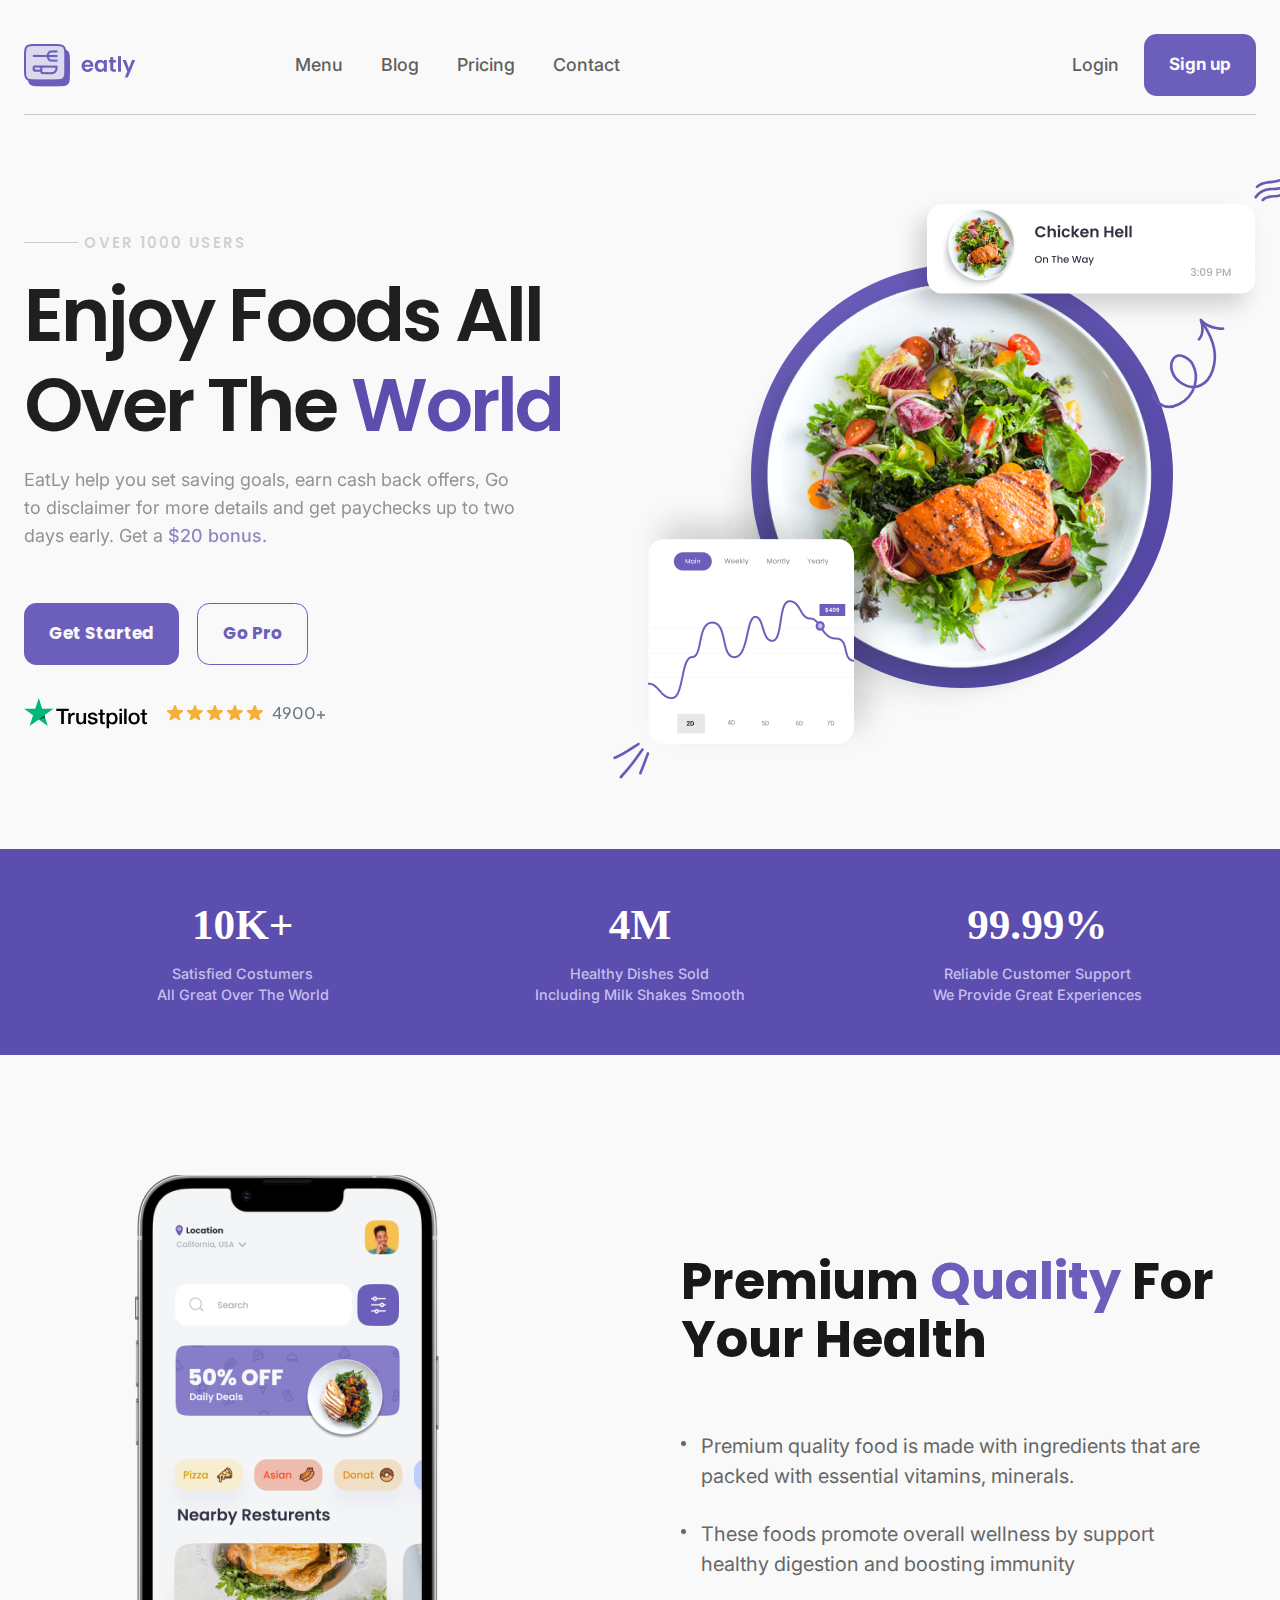
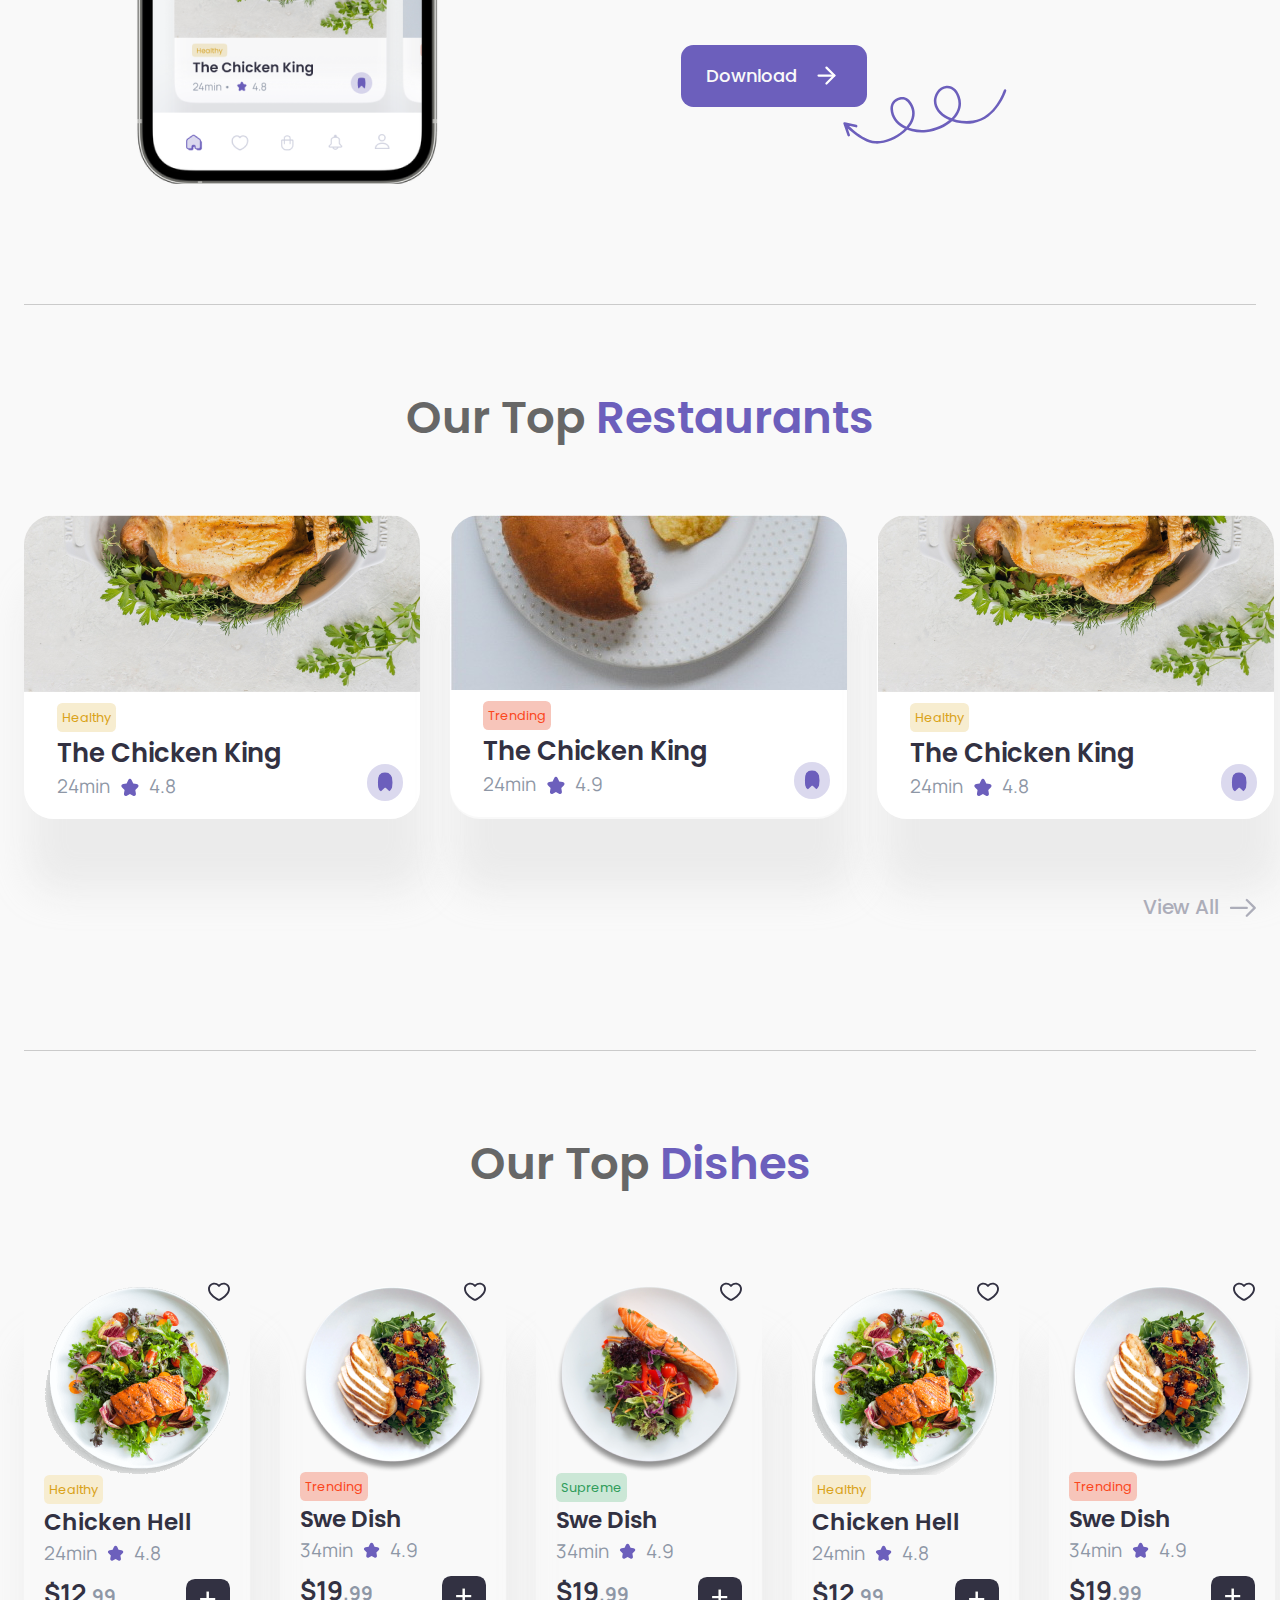
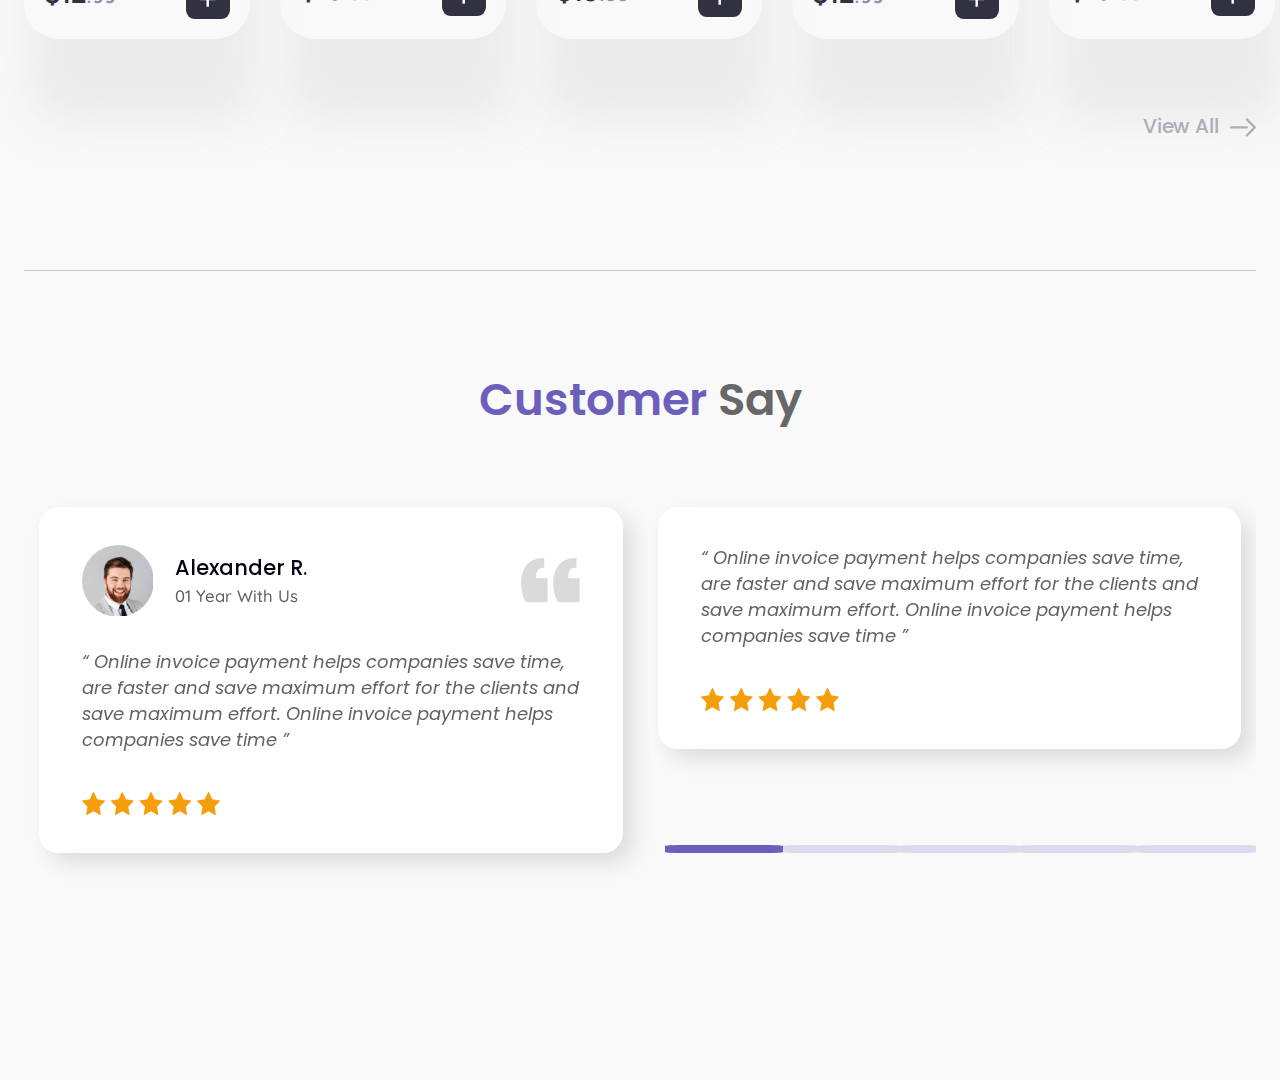
==== commit e5c92acd: "add new sections" ====
--- a/index.html
+++ b/index.html
@@ -27,6 +27,7 @@
         href="https://fonts.googleapis.com/css2?family=Inter:wght@400;500;700&family=Manrope:wght@400;500;700;800&family=Plus+Jakarta+Sans:wght@500&family=Poppins:ital,wght@0,400;0,500;0,600;0,700;0,800;1,400&family=Quicksand:wght@500&display=swap"
         rel="stylesheet">
      <meta name="viewport" content="width=device-width, initial-scale=1.0">
+    <link rel="stylesheet" href="https://cdn.jsdelivr.net/npm/swiper@10/swiper-bundle.min.css" />
     <link rel="stylesheet" href="css/style.css">
 </head>
   <body>
@@ -423,11 +424,132 @@
                     </section>
                 </div>
             </section>
-           
             <!-- SECTION DISHES End -->
+            <!-- SECTION SLIDER Start -->
+            <section class="slider">
+                <div class="slider__container">
+                    <div class="slider__body">
+                        <h3 class="slider__title">
+                            <span>Customer</span> Say
+                        </h3>
+                            <div class="slider__swiper swiper">
+                                <!-- Additional required wrapper -->
+                                <div class="swiper-wrapper swiper__cards">
+                                    <!-- Slides -->
+                                    <div class="swiper-slide slide">
+                                        <div class="slide__row">
+                                            <img src="img/slider/photo1.jpg" alt="avatar" class="slide__img">
+                                            <div class="slide__info">
+                                                <p class="slide__name">
+                                                    Alexander R.
+                                                </p>
+                                                <p class="slide__text">
+                                                    01 Year With Us
+                                                </p>
+                                            </div>
+                                            <img src="img/slider/icon.svg" alt="icon" class="slide__icon">
+                                        </div>
+                                        <div class="slide__review">
+                                            “ Online invoice payment helps companies save time, are faster and save maximum effort for the clients and save maximum
+                                            effort. Online invoice payment helps companies save time ”
+                                        </div>
+                                        <img src="img/slider/stars.svg" alt="stars" class="slide__rait">
+                                    </div>
+                                    <div class="swiper-slide slide">
+                                        <div class="slide__row">
+                                            <img src="img/slider/photo1.jpg" alt="avatar" class="slide__img">
+                                            <div class="slide__info">
+                                                <p class="slide__name">
+                                                    Alexander R.
+                                                </p>
+                                                <p class="slide__text">
+                                                    01 Year With Us
+                                                </p>
+                                            </div>
+                                            <img src="img/slider/icon.svg" alt="icon" class="slide__icon">
+                                        </div>
+                                        <div class="slide__review">
+                                            “ Online invoice payment helps companies save time, are faster and save maximum effort for the clients and save
+                                            maximum
+                                            effort. Online invoice payment helps companies save time ”
+                                        </div>
+                                        <img src="img/slider/stars.svg" alt="stars" class="slide__rait">
+                                    </div>
+                                    <div class="swiper-slide slide">
+                                        <div class="slide__row">
+                                            <img src="img/slider/photo1.jpg" alt="avatar" class="slide__img">
+                                            <div class="slide__info">
+                                                <p class="slide__name">
+                                                    Alexander R.
+                                                </p>
+                                                <p class="slide__text">
+                                                    01 Year With Us
+                                                </p>
+                                            </div>
+                                            <img src="img/slider/icon.svg" alt="icon" class="slide__icon">
+                                        </div>
+                                        <div class="slide__review">
+                                            “ Online invoice payment helps companies save time, are faster and save maximum effort for the clients and save
+                                            maximum
+                                            effort. Online invoice payment helps companies save time ”
+                                        </div>
+                                        <img src="img/slider/stars.svg" alt="stars" class="slide__rait">
+                                    </div>
+                                    <div class="swiper-slide slide">
+                                        <div class="slide__row">
+                                            <img src="img/slider/photo1.jpg" alt="avatar" class="slide__img">
+                                            <div class="slide__info">
+                                                <p class="slide__name">
+                                                    Alexander R.
+                                                </p>
+                                                <p class="slide__text">
+                                                    01 Year With Us
+                                                </p>
+                                            </div>
+                                            <img src="img/slider/icon.svg" alt="icon" class="slide__icon">
+                                        </div>
+                                        <div class="slide__review">
+                                            “ Online invoice payment helps companies save time, are faster and save maximum effort for the clients and save
+                                            maximum
+                                            effort. Online invoice payment helps companies save time ”
+                                        </div>
+                                        <img src="img/slider/stars.svg" alt="stars" class="slide__rait">
+                                    </div>
+                                    <div class="swiper-slide slide">
+                                        <div class="slide__row">
+                                            <img src="img/slider/photo1.jpg" alt="avatar" class="slide__img">
+                                            <div class="slide__info">
+                                                <p class="slide__name">
+                                                    Alexander R.
+                                                </p>
+                                                <p class="slide__text">
+                                                    01 Year With Us
+                                                </p>
+                                            </div>
+                                            <img src="img/slider/icon.svg" alt="icon" class="slide__icon">
+                                        </div>
+                                        <div class="slide__review">
+                                            “ Online invoice payment helps companies save time, are faster and save maximum effort for the clients and save
+                                            maximum
+                                            effort. Online invoice payment helps companies save time ”
+                                        </div>
+                                        <img src="img/slider/stars.svg" alt="stars" class="slide__rait">
+                                    </div>
+
+                                </div>
+                                <!-- If we need pagination -->
+                                <div class="swiper-pagination"></div>
+                                <!-- If we need scrollbar -->
+                                <div class="swiper-scrollbar"></div>
+                            </div>
+                    </div>
+                </div>
+            </section>
+            <!-- SECTION SLIDER End -->
         </main>
         <!-- MAIN End -->
     </div>
+    <script src="https://cdn.jsdelivr.net/npm/swiper@10/swiper-bundle.min.js"></script>
     <script src="js/main.js"></script>
   </body>
 </html>
--- a/css/style.css
+++ b/css/style.css
@@ -117,8 +117,27 @@
   }
 }
 
-h1 {
+h1, h2, h3, h4 {
   font-family: "Poppins", sans-serif;
+}
+
+h3 {
+  font-size: 45px;
+  font-weight: 600;
+  line-height: 56.8%;
+  margin-bottom: 85px;
+  text-align: center;
+}
+@media (max-width: 1224px) {
+  h3 {
+    font-size: 32px;
+    margin-bottom: 60px;
+  }
+}
+@media (max-width: 1224px) {
+  h3 {
+    font-size: 30px;
+  }
 }
 
 .btn {
@@ -492,13 +511,6 @@
   padding: 100px 0 120px;
   border-bottom: 1px solid #CBCBCB;
 }
-.restaurants__title {
-  font-size: 45px;
-  font-weight: 600;
-  line-height: 56.8%;
-  margin-bottom: 85px;
-  text-align: center;
-}
 .restaurants__title span {
   color: #6C5FBC;
 }
@@ -588,13 +600,7 @@
 
 .dishes__body {
   padding: 100px 0 120px;
-}
-.dishes__title {
-  font-size: 45px;
-  font-weight: 600;
-  line-height: 56.8%;
-  margin-bottom: 85px;
-  text-align: center;
+  border-bottom: 1px solid #CBCBCB;
 }
 .dishes__title span {
   color: #6C5FBC;
@@ -697,6 +703,134 @@
   padding: 12px 14px;
 }
 
+.slider__body {
+  padding: 116px 0 197px;
+}
+.slider__title span {
+  color: #6C5FBC;
+}
+.slider__swiper {
+  padding: 10px 15px;
+}
+
+.swiper__cards {
+  display: flex;
+  padding-bottom: 20px;
+}
+
+.swiper-slide,
+.slide {
+  display: flex;
+  flex-direction: column;
+  background-color: #FFF;
+  padding: 38px 43px;
+  border-radius: 20px;
+  box-shadow: 10px 10px 20px rgb(221, 221, 221);
+}
+.swiper-slide__row,
+.slide__row {
+  display: flex;
+  align-items: center;
+  margin-bottom: 32px;
+  display: none;
+}
+.swiper-slide__img,
+.slide__img {
+  border-radius: 41.8px;
+  margin-right: 20.9px;
+}
+.swiper-slide__info,
+.slide__info {
+  display: flex;
+  flex-direction: column;
+}
+.swiper-slide__name,
+.slide__name {
+  color: #030314;
+  font-family: Poppins;
+  font-size: 21px;
+  font-weight: 500;
+  font-size: 20.893px;
+  line-height: 150%;
+}
+.swiper-slide__text,
+.slide__text {
+  color: #5E5D5D;
+  font-family: Quicksand;
+  font-size: 16.7px;
+  font-weight: 500;
+  line-height: 156%;
+}
+.swiper-slide__icon,
+.slide__icon {
+  margin-left: auto;
+}
+.swiper-slide__review,
+.slide__review {
+  color: #636363;
+  font-family: Poppins;
+  font-size: 18px;
+  font-weight: 400;
+  font-style: italic;
+  line-height: 145%;
+  margin-bottom: 39px;
+}
+.swiper-slide__rait,
+.slide__rait {
+  width: 138px;
+}
+
+.swiper-slide-active .slide__row {
+  display: flex;
+  align-items: center;
+  margin-bottom: 32px;
+}
+
+.swiper-horizontal > .swiper-pagination-bullets,
+.swiper-pagination-bullets.swiper-pagination-horizontal {
+  bottom: var(--swiper-pagination-bottom, 28px);
+  left: 52%;
+  width: 48%;
+  text-align: start;
+}
+
+.swiper-horizontal > .swiper-pagination-bullets .swiper-pagination-bullet,
+.swiper-pagination-horizontal.swiper-pagination-bullets .swiper-pagination-bullet {
+  margin: 0 var(--swiper-pagination-bullet-horizontal-gap, 0px);
+}
+
+.swiper-pagination-bullet {
+  width: 20%;
+  border-radius: var(--swiper-pagination-bullet-border-radius, 13%);
+  height: var(--swiper-pagination-bullet-height, var(--swiper-pagination-bullet-size, 8px));
+  background: var(--swiper-pagination-bullet-inactive-color, #6C5FBC);
+  opacity: var(--swiper-pagination-bullet-inactive-opacity, 0.2);
+}
+
+.swiper-pagination-bullet-active {
+  opacity: var(--swiper-pagination-bullet-opacity, 1);
+  background: #6C5FBC;
+}
+
+.swiper-horizontal > .swiper-scrollbar,
+.swiper-scrollbar.swiper-scrollbar-horizontal {
+  position: absolute;
+  left: var(--swiper-scrollbar-sides-offset, 45%);
+  bottom: var(--swiper-scrollbar-bottom, 34px);
+  top: var(--swiper-scrollbar-top, auto);
+  z-index: 50;
+  height: var(--swiper-scrollbar-size, 11px);
+  width: calc(100% - 3 * var(--swiper-scrollbar-sides-offset, 15%));
+  border-radius: 50px;
+  background-color: #6C5FBC;
+  opacity: 0.2;
+  display: none;
+}
+
+.swiper-scrollbar-drag {
+  background-color: #030314;
+}
+
 @media screen and (max-width: 1224px) {
   .header__nav {
     margin-left: 37px;
@@ -826,10 +960,6 @@
   .restaurants__body {
     padding: 71px 0 85px;
   }
-  .restaurants__title {
-    font-size: 32px;
-    margin-bottom: 60px;
-  }
   .restaurants__cards {
     margin-bottom: 46px;
   }
@@ -881,6 +1011,7 @@
     padding: 12px;
   }
   .dishes .dish__heart {
+    width: 11%;
     margin-bottom: 0;
   }
   .dishes .dish__img {
@@ -890,7 +1021,7 @@
   }
   .dishes .dish__info {
     font-size: 8px;
-    padding: 0px 3px;
+    padding: 2px 3px;
   }
   .dishes .dish__title {
     font-size: 16.4px;
@@ -913,6 +1044,30 @@
     width: 17%;
     padding: 5px 6px;
   }
+  .slider__body {
+    padding: 82px 0 134px;
+  }
+  .slider .slide {
+    padding: 30px 27px;
+  }
+  .slider .slide__img {
+    width: 21%;
+  }
+  .slider .slide__name {
+    font-size: 15px;
+  }
+  .slider .slide__text {
+    font-size: 12px;
+  }
+  .slider .slide__icon {
+    width: 16%;
+  }
+  .slider .slide__review {
+    font-size: 13px;
+  }
+  .slider .slide__rait {
+    width: 98px;
+  }
 }
 @media screen and (max-width: 936px) {
   .header__block {
@@ -956,6 +1111,18 @@
   }
   .restaurants .card__bookmark {
     width: 16%;
+  }
+  .dishes__body {
+    padding: 60px 0;
+  }
+  .dishes .dish__heart {
+    width: 11%;
+  }
+  .dishes .dish__heart {
+    width: 13%;
+  }
+  .dishes .dish__add {
+    width: 20%;
   }
 }
 @media screen and (max-width: 767px) {
@@ -1011,6 +1178,42 @@
   }
   .restaurants .card__bookmark {
     width: 9%;
+  }
+  .dishes__cards {
+    flex-wrap: wrap;
+    justify-content: center;
+    margin-bottom: 46px;
+  }
+  .dishes__card {
+    flex: 0 1 35%;
+    box-shadow: 4.8484177589px 50.1810150146px 20.0905075073px 0px rgba(229, 229, 229, 0.7);
+  }
+  .dishes__link img {
+    width: 3%;
+  }
+  .dishes .dish {
+    margin-right: 0;
+  }
+  .dishes .dish:nth-child(-n+2) {
+    margin-bottom: 50px;
+  }
+  .dishes .dish:nth-child(odd) {
+    margin-right: 50px;
+  }
+  .dishes .dish:last-child {
+    display: none;
+  }
+  .dishes .dish__icon {
+    width: 10%;
+  }
+  .dishes .dish__add {
+    width: 15%;
+  }
+  .slider__body {
+    padding: 60px 0;
+  }
+  .slider .slide__icon {
+    display: none;
   }
 }
 @media screen and (max-width: 560px) {
@@ -1212,4 +1415,62 @@
   .restaurants .card__bookmark {
     width: 11%;
   }
+  .dishes__title {
+    line-height: 120%;
+    margin: 0 auto;
+    margin-bottom: 61px;
+  }
+  .dishes__card {
+    flex: 0 1 40%;
+  }
+  .dishes .dish:nth-child(-n+2) {
+    margin-bottom: 40px;
+  }
+  .dishes .dish:nth-child(odd) {
+    margin-right: 20px;
+  }
+  .dishes .dish__title {
+    font-size: 15px;
+  }
+  .dishes .dish__icon {
+    width: 13%;
+  }
+  .dishes .dish__add {
+    width: 22%;
+  }
+  .slider__swiper {
+    padding-bottom: 45px;
+  }
+  .slider .swiper-horizontal > .swiper-pagination-bullets,
+  .slider .swiper-pagination-bullets.swiper-pagination-horizontal {
+    bottom: var(--swiper-pagination-bottom, 0px);
+    left: 5%;
+    width: 90%;
+  }
+  .slider .swiper-pagination-bullet {
+    height: var(--swiper-pagination-bullet-height, var(--swiper-pagination-bullet-size, 5px));
+  }
+  .slider .slide {
+    padding: 25px 22px;
+  }
+  .slider .slide__row {
+    margin-bottom: 19px;
+  }
+  .slider .slide__img {
+    width: 19%;
+    margin-right: 13px;
+  }
+  .slider .slide__icon {
+    display: block;
+    width: 15%;
+  }
+  .slider .slide__name {
+    font-size: 12.5px;
+  }
+  .slider .slide__text {
+    font-size: 10px;
+  }
+  .slider .slide__review {
+    font-size: 10.7px;
+  }
 }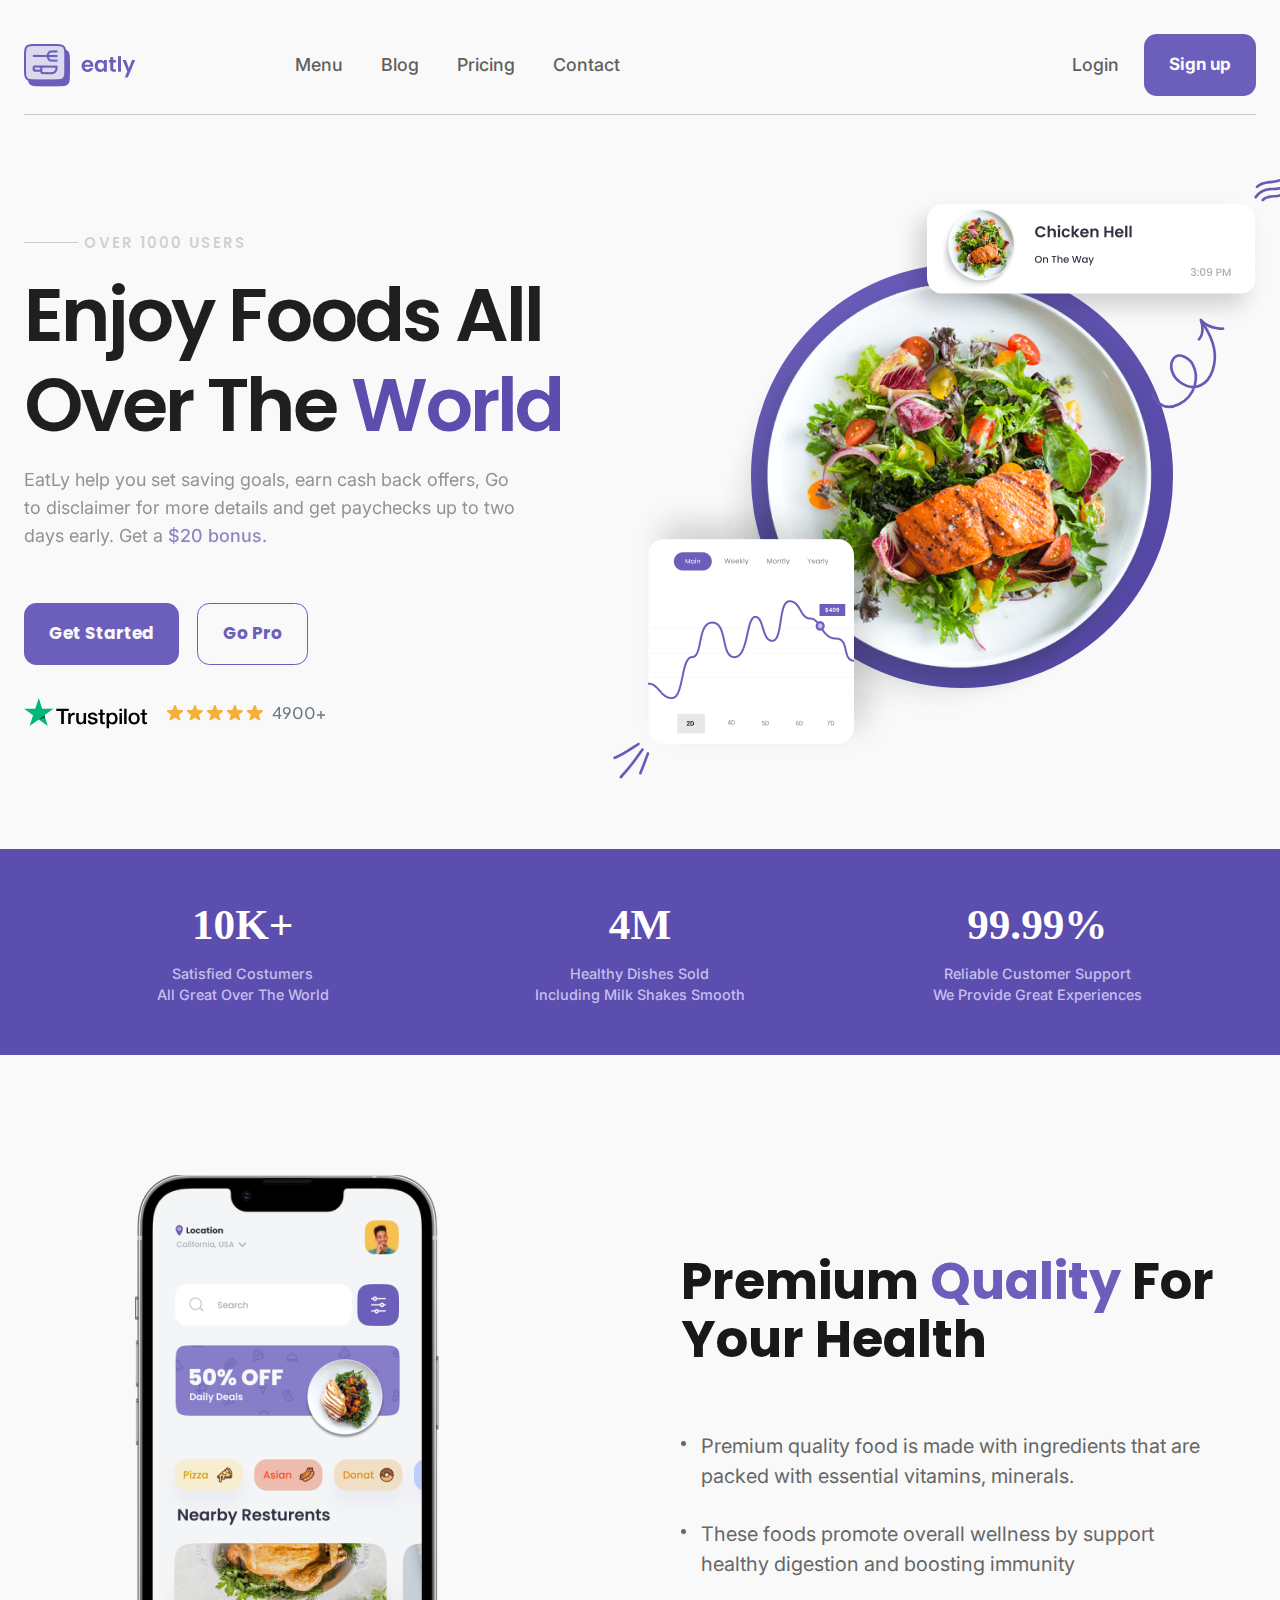
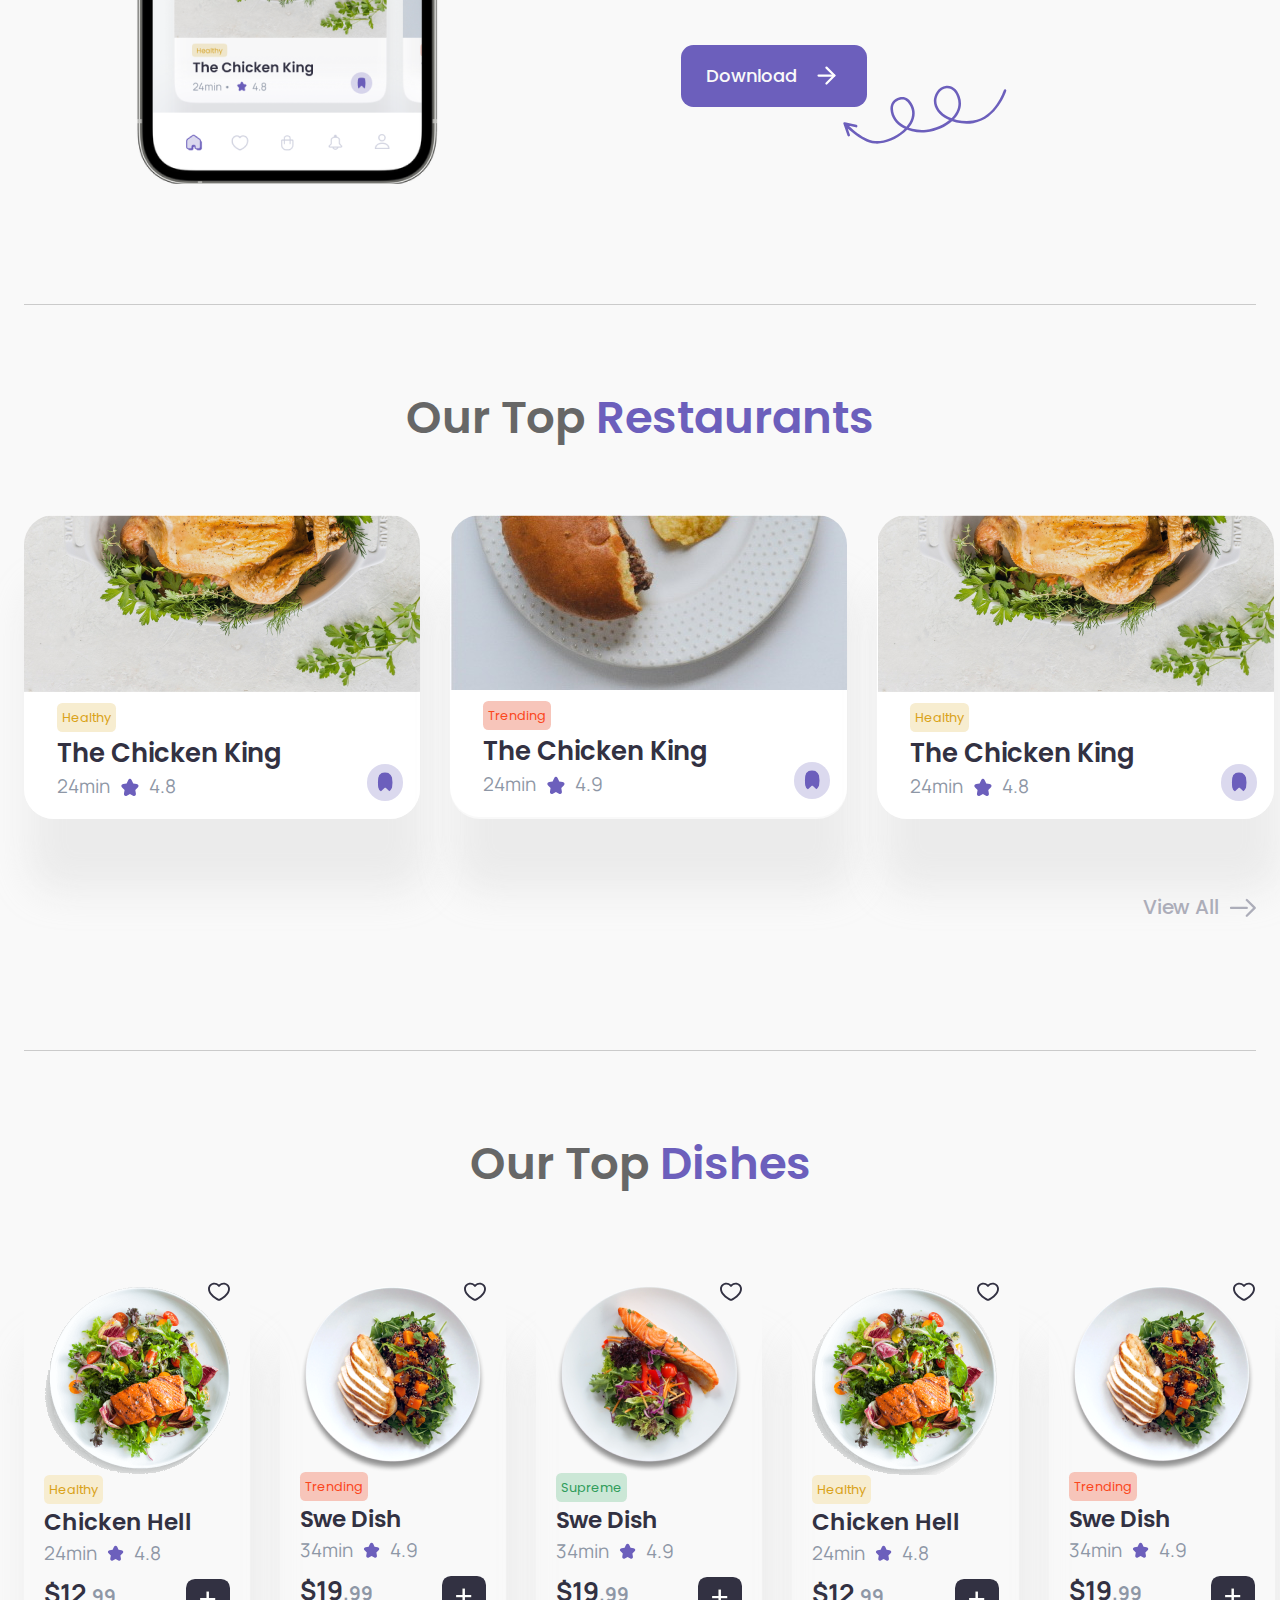
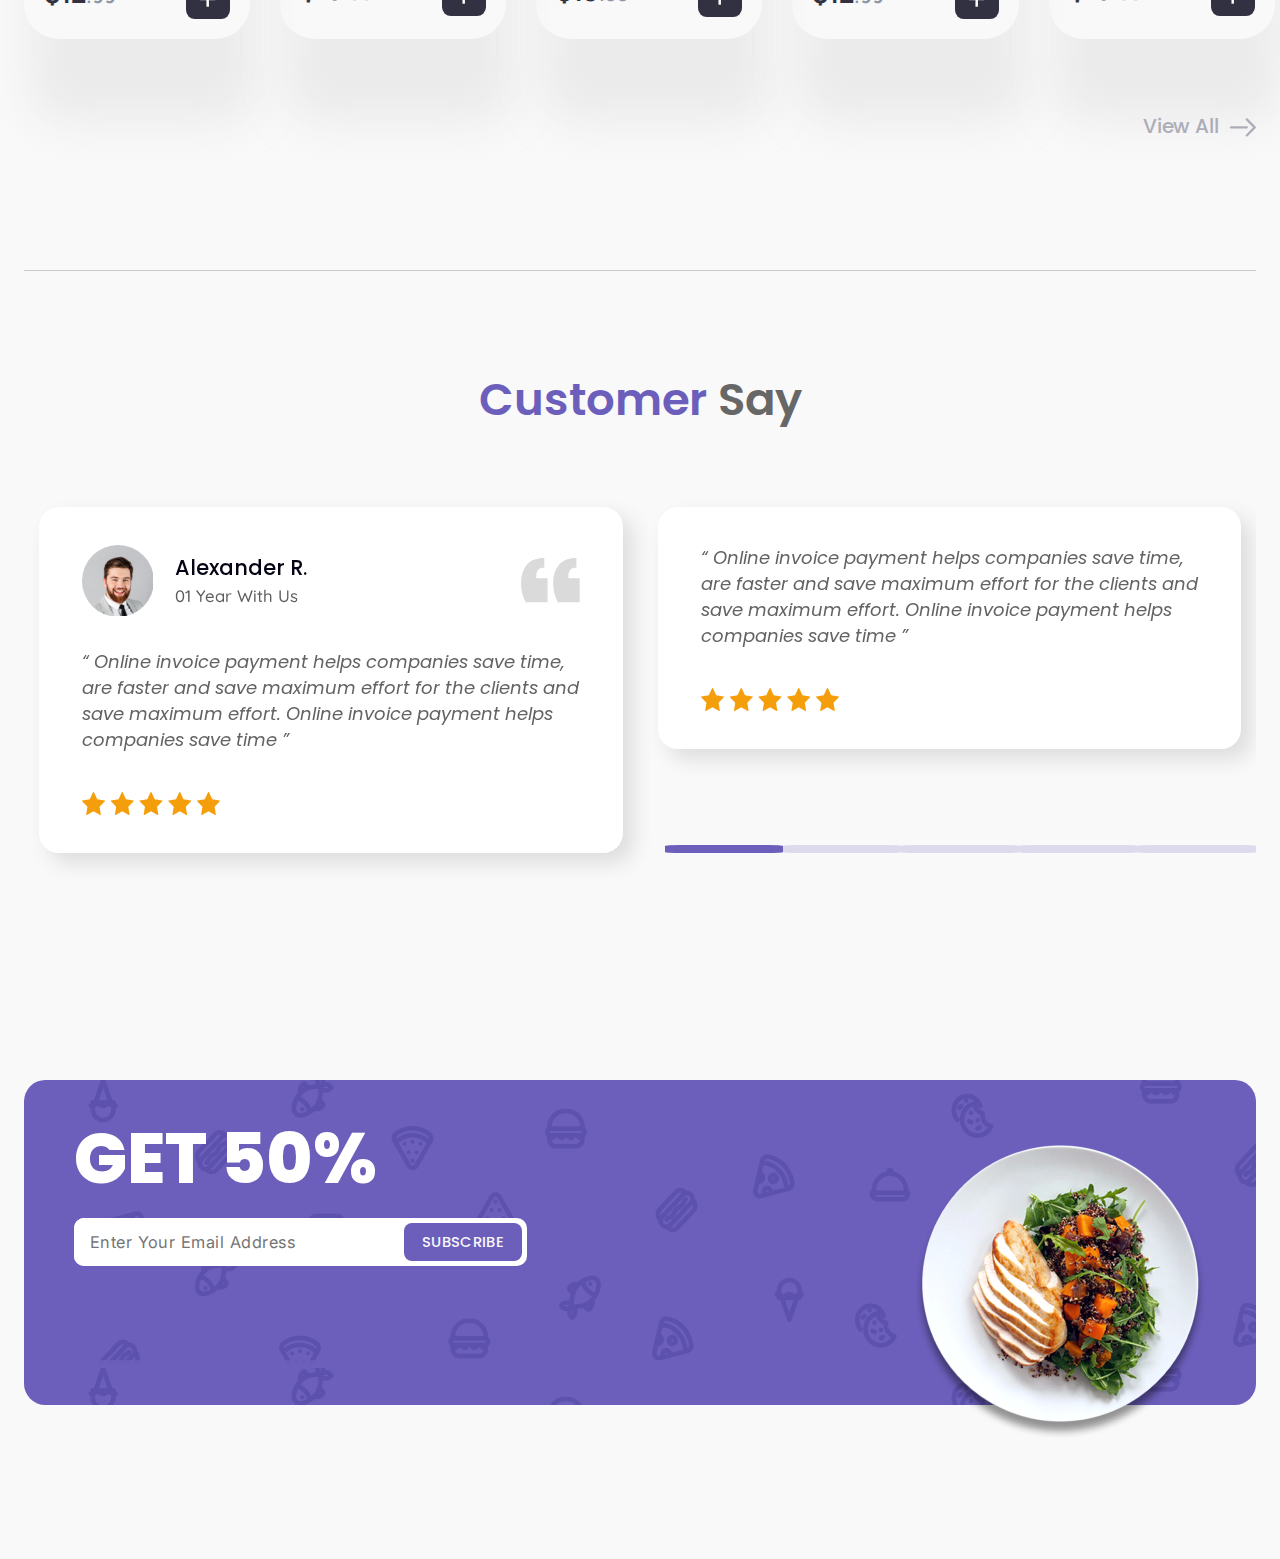
==== commit 686274c7: "add Section Coupon + responsive" ====
--- a/index.html
+++ b/index.html
@@ -546,6 +546,30 @@
                 </div>
             </section>
             <!-- SECTION SLIDER End -->
+            <!-- SECTION COUPON Start -->
+            <section class="coupon">
+                <div class="coupon__container">
+                    <div class="coupon__body">
+                        <div class="coupon__row">
+                            <div class="coupon__info">
+                                <div class="coupon__text">
+                                    get 50%
+                                </div>
+                                <form action="#" class="coupon__form">
+                                    <input type="email" name="email" class="coupon-email" id="coupon-email" placeholder="Enter Your Email Address">
+                                    <button type="button" class="coupon-btn">
+                                        subscribe
+                                    </button>
+                                </form>
+                            </div>
+                            <div class="coupon__image">
+                                <img src="img/coupon/dish.png" alt="dish" class="coupon__img">
+                            </div>
+                        </div>
+                    </div>
+                </div>
+            </section>
+            <!-- SECTION COUPON End -->
         </main>
         <!-- MAIN End -->
     </div>
--- a/css/style.css
+++ b/css/style.css
@@ -704,7 +704,7 @@
 }
 
 .slider__body {
-  padding: 116px 0 197px;
+  padding: 116px 0 110px;
 }
 .slider__title span {
   color: #6C5FBC;
@@ -831,6 +831,69 @@
   background-color: #030314;
 }
 
+.coupon__body {
+  padding: 87px 0 153.6px;
+}
+.coupon__row {
+  background: #6C5FBC url("../img/coupon/fon.png");
+  border-radius: 21.33px;
+  padding: 26px 50px 46px;
+  display: flex;
+  justify-content: space-between;
+}
+.coupon__info {
+  display: flex;
+  flex-direction: column;
+}
+.coupon__text {
+  color: #FFF;
+  font-family: Poppins;
+  font-size: 70px;
+  font-weight: 800;
+  line-height: normal;
+  text-transform: uppercase;
+  margin-bottom: 6px;
+}
+.coupon__form {
+  display: flex;
+  border-radius: 10.122px;
+  background-color: #FFF;
+  align-items: center;
+  padding-right: 5px;
+  width: 453px;
+}
+.coupon__image {
+  margin-top: 37px;
+  margin-bottom: -80px;
+}
+.coupon-email {
+  flex: 1 1 auto;
+  min-height: 48.4px;
+  padding: 0 15.6px;
+  border-radius: 10.122px;
+  color: #878787;
+  font-size: 16.3px;
+  font-weight: 400;
+  letter-spacing: 0.488px;
+}
+
+.coupon-btn {
+  border-radius: 8.002px;
+  background: #6C5FBC;
+  display: flex;
+  height: 38px;
+  justify-content: center;
+  align-items: center;
+  text-align: center;
+  color: #F7F8FA;
+  padding: 10px 18px;
+  font-family: Poppins;
+  font-size: 14.7px;
+  font-weight: 500;
+  letter-spacing: 0.315px;
+  text-transform: uppercase;
+}
+
 @media screen and (max-width: 1224px) {
   .header__nav {
     margin-left: 37px;
@@ -1068,6 +1131,21 @@
   .slider .slide__rait {
     width: 98px;
   }
+  .coupon__text {
+    font-size: 49.8px;
+    font-weight: 800;
+  }
+  .coupon__img {
+    width: 196px;
+  }
+  .coupon .coupon-email {
+    font-size: 11.6px;
+    font-weight: 400;
+  }
+  .coupon .coupon-btn {
+    font-size: 10.49px;
+    font-weight: 500;
+  }
 }
 @media screen and (max-width: 936px) {
   .header__block {
@@ -1123,6 +1201,9 @@
   }
   .dishes .dish__add {
     width: 20%;
+  }
+  .coupon__row {
+    padding: 26px 25px 46px;
   }
 }
 @media screen and (max-width: 767px) {
@@ -1214,6 +1295,19 @@
   }
   .slider .slide__icon {
     display: none;
+  }
+  .coupon__row {
+    padding: 26px 10px;
+  }
+  .coupon__form {
+    width: 313px;
+  }
+  .coupon .coupon__image {
+    margin-top: 7px;
+    margin-bottom: -50px;
+  }
+  .coupon .coupon__img {
+    width: 157px;
   }
 }
 @media screen and (max-width: 560px) {
@@ -1473,4 +1567,38 @@
   .slider .slide__review {
     font-size: 10.7px;
   }
+  .coupon__row {
+    flex-direction: column;
+    padding: 35px 27px;
+    align-items: center;
+    padding-bottom: 0;
+    background: #6C5FBC;
+  }
+  .coupon__info {
+    align-items: center;
+  }
+  .coupon__text {
+    font-size: 41.4px;
+    font-weight: 800;
+    margin-bottom: 23px;
+  }
+  .coupon__form {
+    width: 260px;
+    margin-bottom: 27px;
+    border-radius: 9.257px;
+  }
+  .coupon__image {
+    margin-top: 0;
+    margin-bottom: -95px;
+  }
+  .coupon .coupon-email {
+    font-size: 10.5px;
+    font-weight: 400;
+  }
+  .coupon .coupon-btn {
+    padding: 10px 16px;
+    font-size: 9.6px;
+    letter-spacing: 0.288px;
+    border-radius: 7.319px;
+  }
 }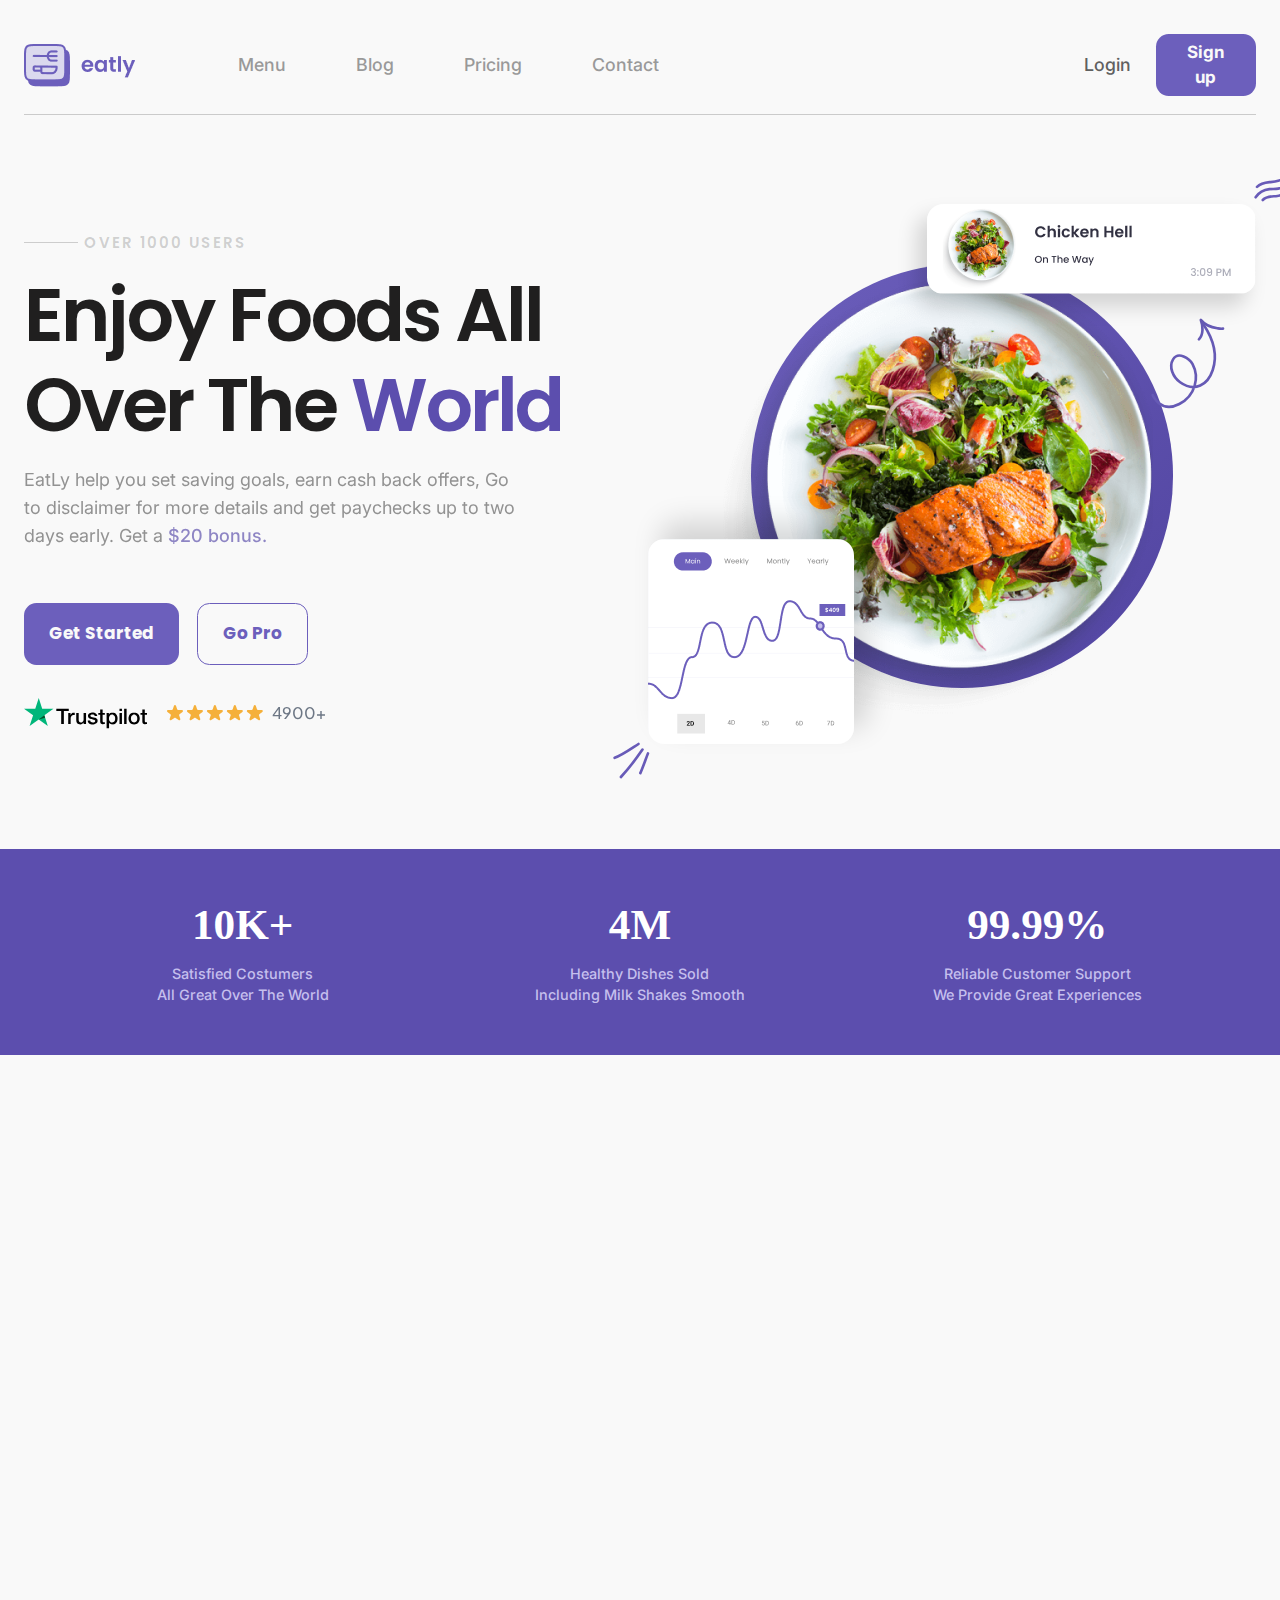
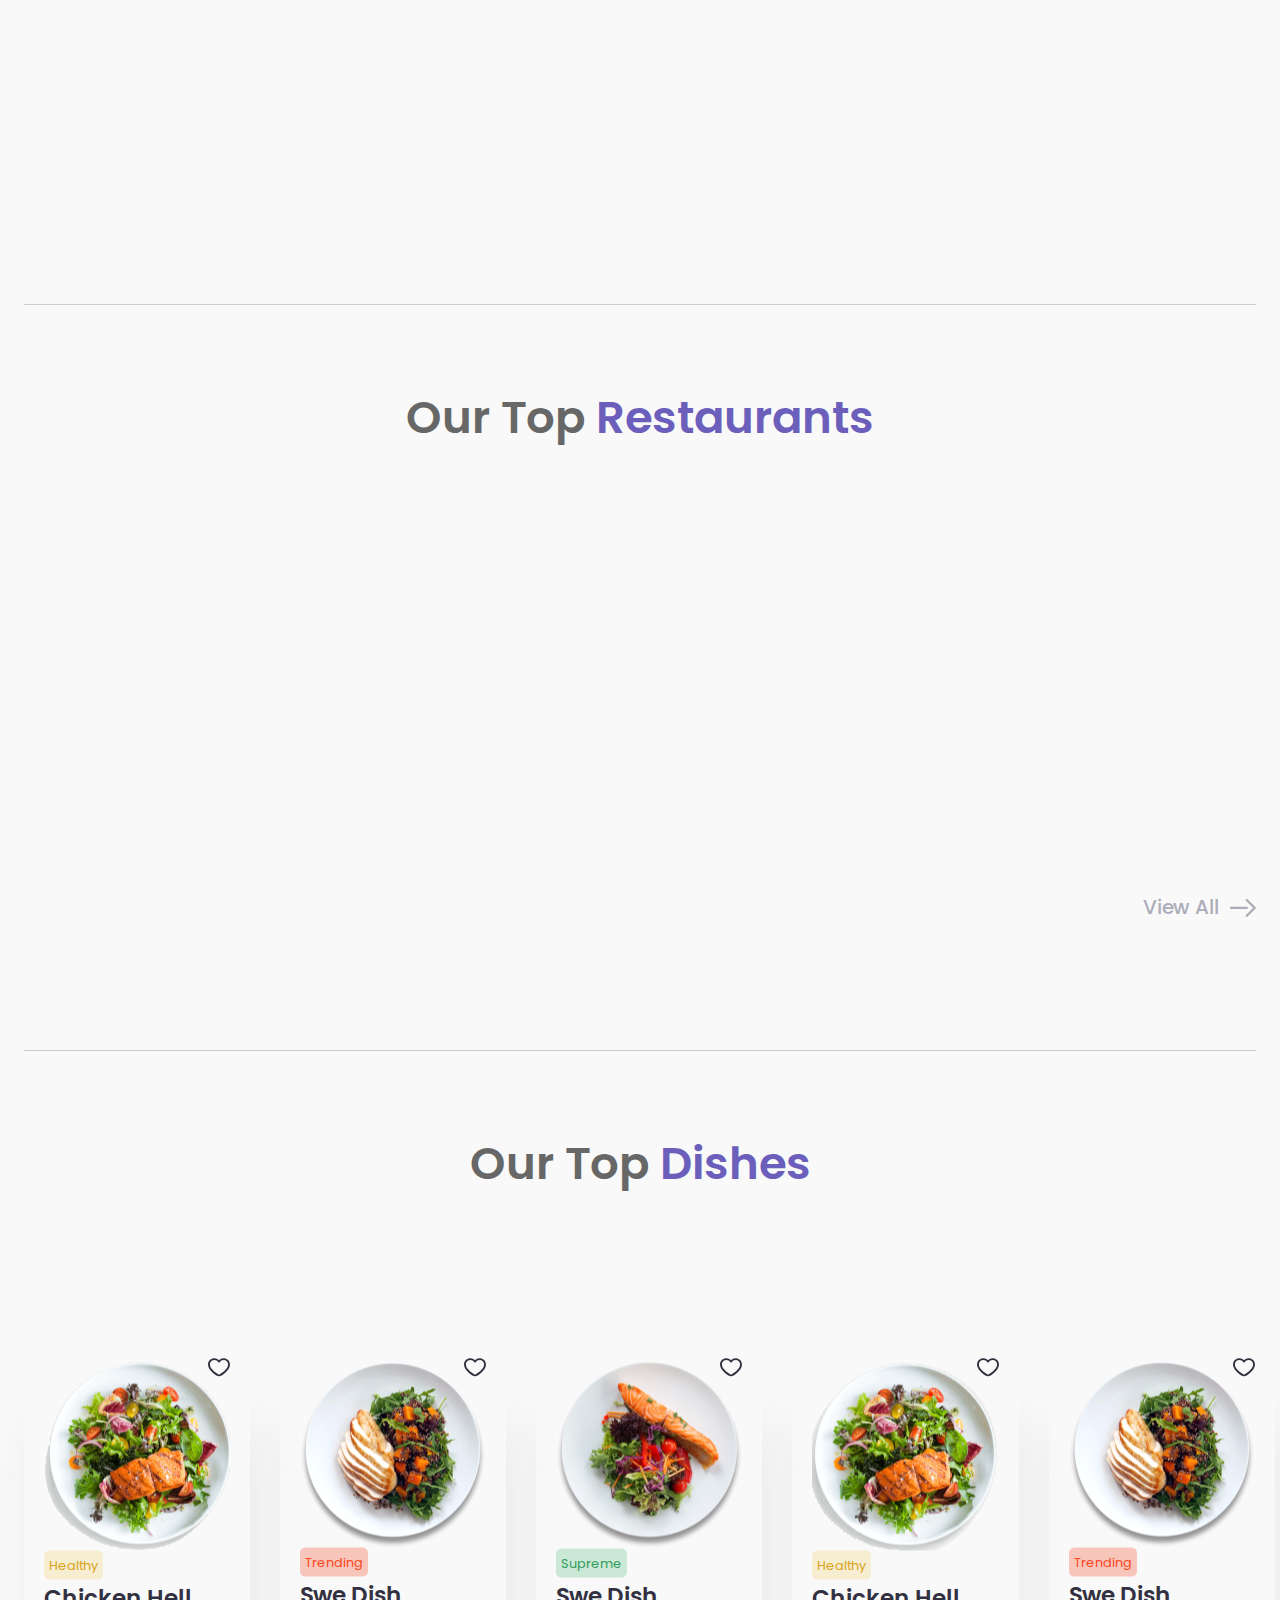
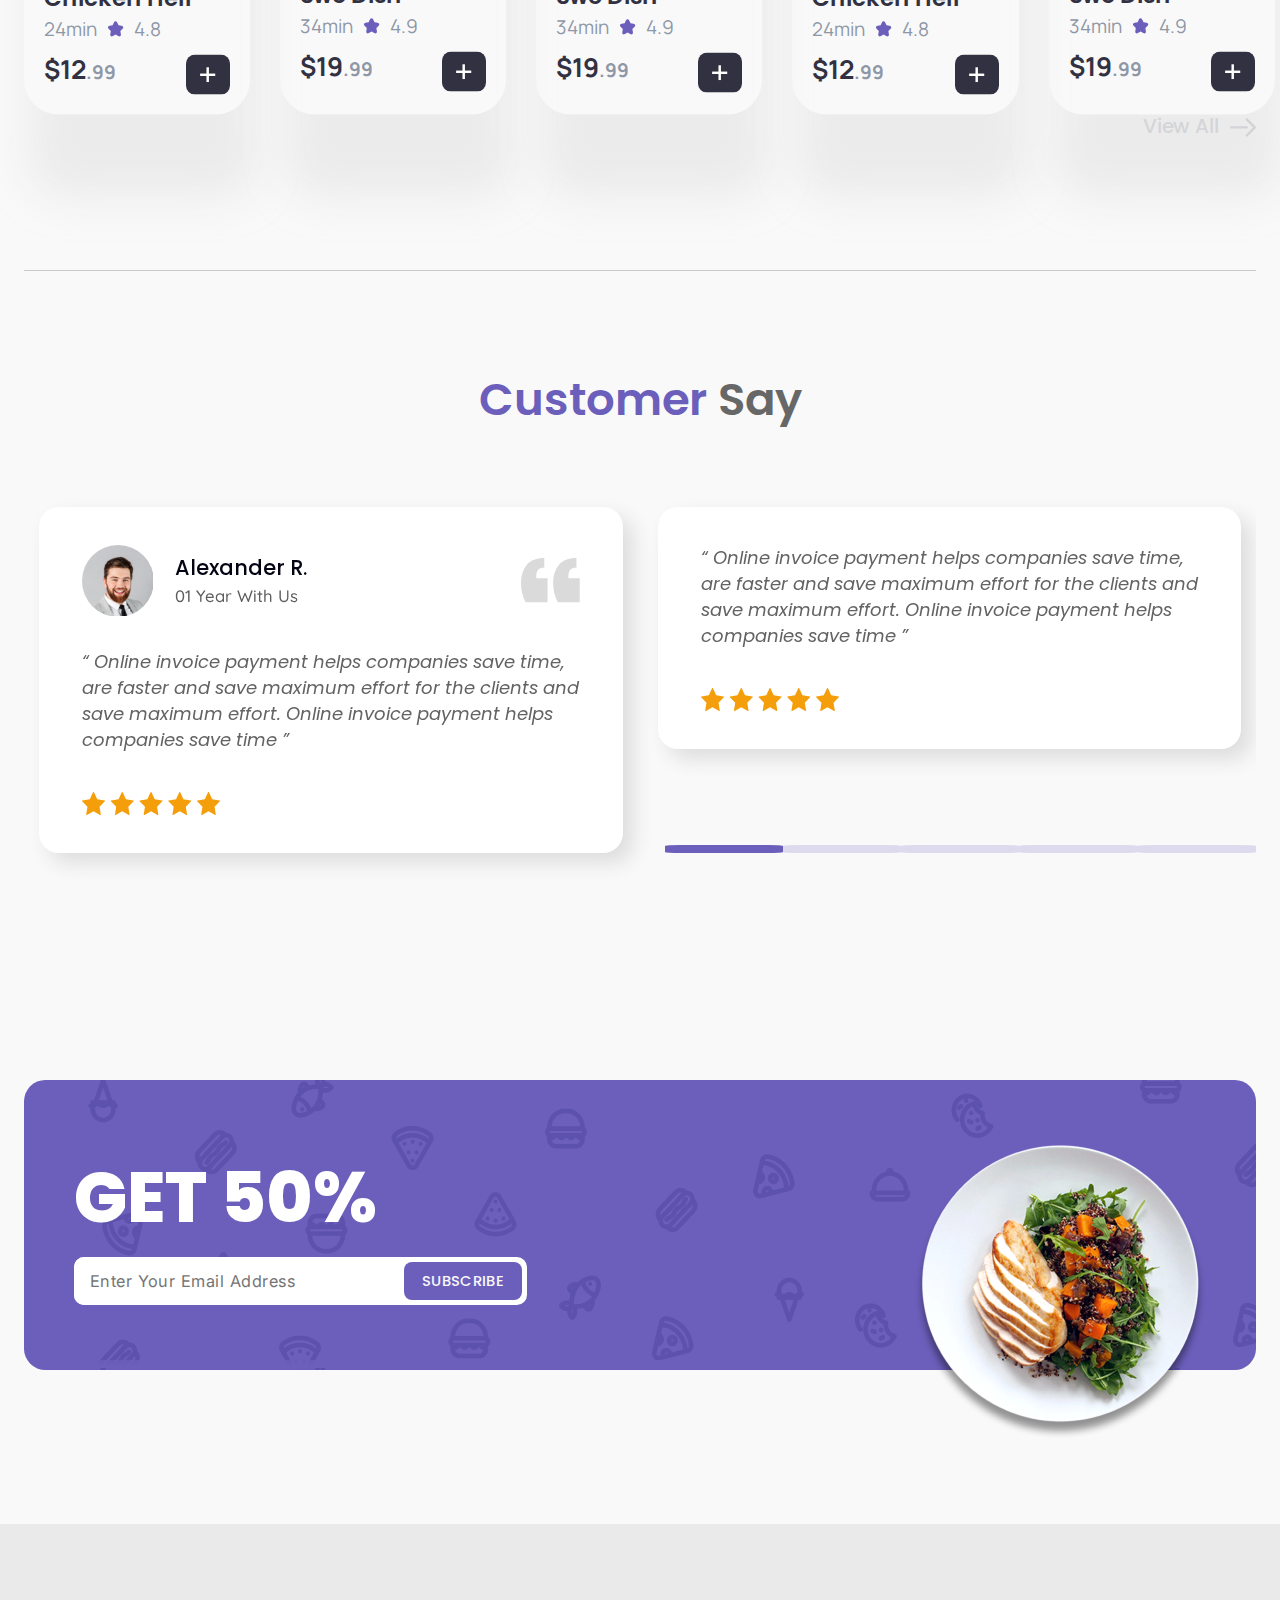
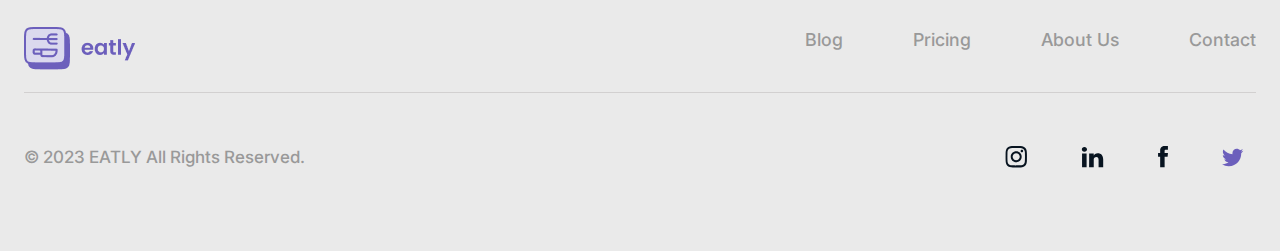
==== commit e57d8987: "add animation and form validate" ====
--- a/index.html
+++ b/index.html
@@ -92,7 +92,7 @@
                             <p class="info__text">
                                 over 1000 users
                             </p>
-                            <h1 class="info__title">
+                            <h1 class="info__title _anim-items">
                                 Enjoy Foods All Over The <span>World</span>
                             </h1>
                             <h1 class="info__title info__title_mobile">
@@ -120,11 +120,11 @@
                             </div>
                         </div>
                         <div class="offer__image image">
-                            <div class="image__img">
+                            <div class="image__img _anim-items">
                                 <!-- <img src="img/offer/plate.png" alt="Plate" class="image__hero"> -->
                             </div>
-                            <img src="img/offer/chips.png" alt="" class="image__top">
-                            <img src="img/offer/chips2.png" alt="" class="image__bottom">
+                            <img src="img/offer/chips.png" alt="" class="image__top _anim-items">
+                            <img src="img/offer/chips2.png" alt="" class="image__bottom _anim-items">
                         </div>
                     </div>
                 </div>
@@ -166,14 +166,14 @@
             <section class="benefits">
                 <div class="benefits__container">
                     <div class="benefits__body">
-                        <div class="benefits__image">
+                        <div class="benefits__image _anim-items">
                             <img src="img/benefits/mobile.png" alt="telephon" class="benefits__img">
                         </div>
                         <div class="benefits__info">
-                            <h2 class="benefits__title">
+                            <h2 class="benefits__title _anim-items">
                                 Premium <span>Quality</span> For Your Health
                             </h2>
-                            <ul class="benefits__items">
+                            <ul class="benefits__items _anim-items">
                                 <li class="benefits__item">
                                     Premium quality food is made with ingredients that are packed with essential vitamins, minerals.
                                 </li>
@@ -181,7 +181,7 @@
                                     These foods promote overall wellness by support healthy digestion and boosting immunity
                                 </li>
                             </ul>
-                            <button type="button" class="benefits__btn btn">
+                            <button type="button" class="benefits__btn btn _anim-items ">
                                 <p>Download</p>
                                 <img src="img/benefits/arrow-right.svg" alt="arrow-right">
                             </button>
@@ -194,10 +194,10 @@
             <section class="restaurants">
                 <div class="restaurants__container">
                     <section class="restaurants__body">
-                        <h3 class="restaurants__title">
+                        <h3 class="restaurants__title _anim-items">
                             Our Top <span>Restaurants</span>
                         </h3>
-                        <div class="restaurants__cards cards">
+                        <div class="restaurants__cards cards _anim-items">
                             <div class="cards__card card">
                                 <img src="img/restaurant/card_1.jpg" alt="The Chicken King" class="card__img">
                                 <div class="card__block">
@@ -281,10 +281,10 @@
             <section class="dishes">
                 <div class="dishes__container">
                     <section class="dishes__body">
-                        <h3 class="dishes__title">
+                        <h3 class="dishes__title _anim-items">
                             Our Top <span>Dishes</span>
                         </h3>
-                        <div class="dishes__cards ">
+                        <div class="dishes__cards _anim-items">
                             <div class="dishes__card dish">
                                 <img src="img/dishes/heart.svg" alt="heart" class="dish__heart">
                                 <img src="img/dishes/plate_1.png" alt="Chicken Hell" class="dish__img">
@@ -555,25 +555,109 @@
                                 <div class="coupon__text">
                                     get 50%
                                 </div>
-                                <form action="#" class="coupon__form">
-                                    <input type="email" name="email" class="coupon-email" id="coupon-email" placeholder="Enter Your Email Address">
-                                    <button type="button" class="coupon-btn">
-                                        subscribe
-                                    </button>
+                                <form action="#" class="coupon__form form">
+                                    <div class="form__row">
+                                        <input type="text" name="email" class="coupon-email" id="coupon-email" placeholder="Enter Your Email Address">
+                                        <button type="submit" class="coupon-btn">
+                                            subscribe
+                                        </button>
+                                    </div>
+                                    <div class="form__error">
+                                        <p class="form__error-message error-message"></p>
+                                    </div>
                                 </form>
                             </div>
                             <div class="coupon__image">
-                                <img src="img/coupon/dish.png" alt="dish" class="coupon__img">
+                                <img src="img/coupon/dish.png" alt="dish" class="coupon__img _anim-items">
                             </div>
                         </div>
                     </div>
                 </div>
             </section>
             <!-- SECTION COUPON End -->
+            <div class="message" id="message">
+                <div class="message__info">
+                    <p class="message__title" id="message__title">
+                    </p>
+                    <p class="message__text" id="message__text">
+                    </p>
+                </div>
+            </div>
+
         </main>
         <!-- MAIN End -->
+        <footer class="footer">
+            <div class="footer__container">
+                <div class="footer__body">
+                    <div class="footer__top-row">
+                        <div class="footer__logo logo">
+                            <a href="#" class="logo__link">
+                                <img src="img/header/logo.png" alt="Logo" class="logo__img">
+                            </a>
+                        </div>
+                        <nav class="footer__nav">
+                            <ul class="footer__menu nav-menu">
+                                <li class="nav-menu__item">
+                                    <a href="#" class="nav-menu__link">
+                                        Blog
+                                    </a>
+                                </li>
+                                <li class="nav-menu__item">
+                                    <a href="#" class="nav-menu__link">
+                                        Pricing
+                                    </a>
+                                </li>
+                                <li class="nav-menu__item">
+                                    <a href="#" class="nav-menu__link">
+                                        About Us
+                                    </a>
+                                </li>
+                                <li class="nav-menu__item">
+                                    <a href="#" class="nav-menu__link">
+                                        Contact
+                                    </a>
+                                </li>
+                            </ul>
+                        </nav>
+                    </div>
+                    <div class="footer__down-row">
+                        <div class="footer__policy">
+                            © 2023 EATLY All Rights Reserved.
+                        </div>
+                        <div class="footer__social social">
+                            <div class="social__icon">
+                                <span class="social__name">Instagram</span>
+                                <a href="#" rel="nofollow noopener noreferrer" target="_blank" class="social__link">
+                                    <img src="img/footer/insta.svg" alt="Instagram" class="social__img">
+                                </a>
+                            </div>
+                            <div class="social__icon">
+                                <span class="social__name">Linkedin</span>
+                                <a href="#" rel="nofollow noopener noreferrer" target="_blank" class="social__link">
+                                    <img src="img/footer/linkedin.svg" alt="Linkedin" class="social__img">
+                                </a>
+                            </div>
+                            <div class="social__icon">
+                                <span class="social__name">FaceBook</span>
+                                <a href="#" rel="nofollow noopener noreferrer" target="_blank" class="social__link">
+                                    <img src="img/footer/fb.svg" alt="FaceBook" class="social__img">
+                                </a>
+                            </div>
+                            <div class="social__icon">
+                                <span class="social__name">Twitter</span>
+                                <a href="#" rel="nofollow noopener noreferrer" target="_blank" class="social__link">
+                                    <img src="img/footer/twitter.svg" alt="Twitter" class="social__img">
+                                </a>
+                            </div>
+                        </div>
+                    </div>
+                </div>
+            </div>
+        </footer>
     </div>
     <script src="https://cdn.jsdelivr.net/npm/swiper@10/swiper-bundle.min.js"></script>
+    <script src="js/anim.js"></script>
+    <script src="js/form.js"></script>
     <script src="js/main.js"></script>
   </body>
 </html>
--- a/css/style.css
+++ b/css/style.css
@@ -189,6 +189,7 @@
 }
 .btn-ghost:hover {
   background: #3b3851;
+  color: #fff;
 }
 @media (max-width: 1224px) {
   .btn-ghost {
@@ -197,6 +198,9 @@
   }
 }
 
+.header {
+  transition: all 1s ease;
+}
 .header__body {
   padding: 34px 0 18px;
   display: flex;
@@ -216,7 +220,7 @@
 }
 .header__block {
   display: flex;
-  margin-left: 452px;
+  margin-left: 425px;
 }
 .header__login {
   font-size: 17.8px;
@@ -233,8 +237,32 @@
   display: none;
 }
 
+.header.active {
+  position: fixed;
+  top: 0;
+  left: 0;
+  width: 100%;
+  z-index: 100;
+  background-color: #fff;
+}
+
+.logo {
+  transition: all 0.6s ease;
+  overflow: hidden;
+}
+.logo:hover {
+  transform: scale(1.05);
+}
+
+.nav-menu__item {
+  transition: all 0.6s ease;
+  overflow: hidden;
+}
 .nav-menu__item:not(:last-child) {
   margin-right: 38px;
+}
+.nav-menu__item:hover {
+  transform: scale(1.1);
 }
 .nav-menu__link {
   color: #606060;
@@ -307,6 +335,13 @@
   line-height: 120%;
   letter-spacing: -3px;
   margin-bottom: 16px;
+  transition: all 0.8s ease;
+  transform: scale(0);
+  opacity: 0;
+}
+.info__title._active {
+  transform: scale(1);
+  opacity: 1;
 }
 .info__title_mobile {
   display: none;
@@ -389,12 +424,30 @@
   top: 50px;
   right: -60px;
 }
+.image__img._active {
+  animation: rotate 30s infinite linear;
+}
+@keyframes rotate {
+  from {
+    transform: rotate(0deg);
+  }
+  to {
+    transform: rotate(-360deg);
+  }
+}
 .image__top {
   position: absolute;
   top: -30px;
   right: 0;
   border-radius: 16.4px;
   box-shadow: -9.843755722px 12.3046951294px 20.5078258514px rgba(0, 0, 0, 0.15);
+  transform: translate(50%, -120%);
+  opacity: 0;
+  transition: all 0.8s ease;
+}
+.image__top._active {
+  transform: translate(0, 0);
+  opacity: 1;
 }
 .image__bottom {
   position: absolute;
@@ -402,6 +455,13 @@
   left: 70px;
   border-radius: 16.4px;
   box-shadow: 13.4074401855px -16.7593002319px 27.9321689606px rgba(0, 0, 0, 0.15);
+  transform: translate(50%, -120%);
+  opacity: 0;
+  transition: all 0.8s ease;
+}
+.image__bottom._active {
+  transform: translate(0, 0);
+  opacity: 1;
 }
 
 .block {
@@ -443,6 +503,11 @@
 }
 .benefits__image {
   flex: 0 0 50%;
+  transform: translate(-120%, 0);
+  transition: all 0.6s ease;
+}
+.benefits__image._active {
+  transform: translate(0, 0);
 }
 .benefits__info {
   flex: 0 1 50%;
@@ -457,12 +522,32 @@
   line-height: 114%;
   color: #18181B;
   margin-bottom: 63px;
+  transition: all 0.8s ease;
+  transform: scale(0);
+  opacity: 0;
+}
+.benefits__title._active {
+  transform: scale(1);
+  opacity: 1;
 }
 .benefits__title span {
   color: #6C5FBC;
 }
 .benefits__items {
   margin-bottom: 66px;
+}
+.benefits__items li {
+  transform: translate(120%, 0);
+  transition: all 0.6s ease;
+}
+.benefits__items._active li {
+  transform: translate(0, 0);
+}
+.benefits__items._active li:nth-child(1) {
+  transition: all 0.8s ease 0s;
+}
+.benefits__items._active li:nth-child(2) {
+  transition: all 0.8s ease 0.5s;
 }
 .benefits__item {
   font-family: Inter;
@@ -493,6 +578,9 @@
   font-weight: 500;
   line-height: 125%;
   position: relative;
+  transition: all 0.6s ease;
+  transform: scale(0);
+  opacity: 0;
 }
 .benefits__btn::after {
   content: "";
@@ -503,6 +591,11 @@
   bottom: -90px;
   right: -140px;
 }
+.benefits__btn._active {
+  transform: scale(1);
+  opacity: 1;
+  transition: all 1s ease 0.6s;
+}
 .benefits__btn img {
   margin-left: 15px;
 }
@@ -517,6 +610,12 @@
 .restaurants__cards {
   display: flex;
   margin-bottom: 66px;
+  transition: all 1.5s ease;
+  transform: translate(-120%, 0%);
+}
+.restaurants__cards._active {
+  transition: all 1.5s ease 0.5s;
+  transform: translate(0, 0);
 }
 .restaurants__link {
   color: #ACADB9;
@@ -536,9 +635,13 @@
   flex: 0 1 30.333%;
   border-radius: 30.23px;
   box-shadow: 5.9456415176px 71.347694397px 35.6738471985px 0px rgba(229, 229, 229, 0.7);
+  transition: all 0.6s ease;
 }
 .cards__card:not(:last-child) {
   margin-right: 30px;
+}
+.cards__card:hover {
+  transform: scale(1.05);
 }
 
 .card__img {
@@ -608,14 +711,23 @@
 .dishes__cards {
   margin-bottom: 65px;
   display: flex;
+  transition: all 0.8s ease;
+  transform: translate(0%, 20%);
+}
+.dishes__cards._active {
+  transform: translate(0, 0);
 }
 .dishes__card {
   flex: 0 1 20%;
   border-radius: 34.581px;
   box-shadow: 6.8484177589px 82.1810150146px 41.0905075073px 0px rgba(229, 229, 229, 0.7);
+  transition: all 0.8s ease;
 }
 .dishes__card:not(:last-child) {
   margin-right: 30px;
+}
+.dishes__card:hover {
+  transform: scale(1.05);
 }
 .dishes__link {
   color: #ACADB9;
@@ -837,13 +949,14 @@
 .coupon__row {
   background: #6C5FBC url("../img/coupon/fon.png");
   border-radius: 21.33px;
-  padding: 26px 50px 46px;
+  padding: 26px 50px;
   display: flex;
   justify-content: space-between;
 }
 .coupon__info {
   display: flex;
   flex-direction: column;
+  justify-content: center;
 }
 .coupon__text {
   color: #FFF;
@@ -854,7 +967,23 @@
   text-transform: uppercase;
   margin-bottom: 6px;
 }
-.coupon__form {
+.coupon__image {
+  margin-top: 37px;
+  margin-bottom: -95px;
+}
+.coupon__img._active {
+  animation: rotate 30s infinite linear;
+}
+@keyframes rotate {
+  from {
+    transform: rotate(0deg);
+  }
+  to {
+    transform: rotate(-360deg);
+  }
+}
+
+.form__row {
   display: flex;
   border-radius: 10.122px;
   background-color: #FFF;
@@ -862,10 +991,11 @@
   padding-right: 5px;
   width: 453px;
 }
-.coupon__image {
-  margin-top: 37px;
-  margin-bottom: -80px;
-}
+
+.form__row.error {
+  border: 2px solid red;
+}
+
 .coupon-email {
   flex: 1 1 auto;
   min-height: 48.4px;
@@ -894,6 +1024,162 @@
   text-transform: uppercase;
 }
 
+.form__error-message {
+  display: none;
+}
+
+.form__error-message.active {
+  display: block;
+  color: #fff;
+  font-size: 16.3px;
+  font-weight: 400;
+  letter-spacing: 0.488px;
+  margin-top: 10px;
+}
+
+.message {
+  padding: 20px 40px;
+  background: #6C5FBC;
+  position: fixed;
+  overflow: auto;
+  top: 154px;
+  right: -100%;
+  cursor: pointer;
+  border-radius: 12px;
+  border: 1px solid #fff;
+}
+.message__info {
+  display: flex;
+  flex-direction: column;
+  align-items: center;
+}
+.message__title {
+  color: #fff;
+  font-family: Poppins;
+  font-size: 21px;
+  font-weight: 500;
+  line-height: 150%;
+}
+.message__text {
+  color: #fff;
+  font-family: Poppins;
+  font-size: 18px;
+  font-weight: 500;
+  line-height: 150%;
+}
+
+.message.active {
+  z-index: 100;
+  right: 144px;
+  animation-name: modal-open;
+  animation-duration: 4s;
+  animation-timing-function: ease-in-out;
+  animation-fill-mode: forwards;
+}
+@keyframes modal-open {
+  0% {
+    right: -100%;
+  }
+  20% {
+    right: 144px;
+  }
+  50% {
+    right: 144px;
+  }
+  80% {
+    right: 144px;
+  }
+  100% {
+    right: -100%;
+  }
+}
+
+.footer {
+  background: #EAEAEA;
+}
+.footer__body {
+  padding: 103px 0 81px;
+}
+.footer__top-row {
+  display: flex;
+  justify-content: space-between;
+  border-bottom: 1px solid #d2d0d0;
+  padding-bottom: 22px;
+}
+.footer__menu {
+  display: flex;
+}
+.footer__down-row {
+  display: flex;
+  justify-content: space-between;
+  padding-top: 52px;
+}
+.footer__policy {
+  color: #999;
+  font-family: Inter;
+  font-size: 17px;
+  font-weight: 500;
+  line-height: 147.1%;
+}
+.footer__social {
+  display: flex;
+  align-items: center;
+}
+
+.nav-menu__item:not(:last-child) {
+  margin-right: 70px;
+}
+.nav-menu__link {
+  color: #999;
+  font-family: Inter;
+  font-size: 17.8px;
+  font-weight: 500;
+  line-height: 150%;
+}
+
+.social__icon {
+  position: relative;
+}
+.social__icon:not(:last-child) {
+  margin-right: 54px;
+}
+.social__icon:last-child {
+  margin-right: 12px;
+}
+.social__name {
+  position: absolute;
+  top: 0;
+  font-size: 14px;
+  background: #ffffff;
+  color: #fff;
+  padding: 8px 8px;
+  border-radius: 5px;
+  box-shadow: 0 10px 10px rgba(0, 0, 0, 0.1);
+  opacity: 0;
+  pointer-events: none;
+  transition: all 0.3s cubic-bezier(0.68, -0.55, 0.265, 1.55);
+}
+.social__name::before {
+  position: absolute;
+  content: "";
+  height: 8px;
+  width: 8px;
+  background: #6C5FBC;
+  bottom: -3px;
+  left: 50%;
+  transform: translate(-50%) rotate(45deg);
+  transition: all 0.3s cubic-bezier(0.68, -0.55, 0.265, 1.55);
+}
+.social .social__icon:hover .social__name {
+  background-color: #6C5FBC;
+  top: -45px;
+  left: -30px;
+  opacity: 1;
+  visibility: visible;
+  pointer-events: auto;
+  text-shadow: 0px -1px 0px rgba(0, 0, 0, 0.1);
+}
+
 @media screen and (max-width: 1224px) {
   .header__nav {
     margin-left: 37px;
@@ -913,6 +1199,9 @@
   }
   .header .nav-menu__link {
     font-size: 12.7px;
+  }
+  .header .nav-menu__item:not(:last-child) {
+    margin-right: 30px;
   }
   .offer__body {
     padding: 84px 0 91px;
@@ -1299,7 +1588,7 @@
   .coupon__row {
     padding: 26px 10px;
   }
-  .coupon__form {
+  .coupon .form__row {
     width: 313px;
   }
   .coupon .coupon__image {
@@ -1308,6 +1597,39 @@
   }
   .coupon .coupon__img {
     width: 157px;
+  }
+  .footer__body {
+    padding: 68px 0 57px;
+  }
+  .footer__top-row {
+    padding-bottom: 20px;
+  }
+  .footer__down-row {
+    padding-top: 40px;
+  }
+  .footer__policy {
+    font-size: 12.1px;
+    font-weight: 500;
+  }
+  .footer .logo__img {
+    width: 80px;
+  }
+  .footer .nav-menu__item:not(:last-child) {
+    margin-right: 20px;
+  }
+  .footer .nav-menu__link {
+    font-size: 12.7px;
+    font-weight: 500;
+  }
+  .footer .social__icon:not(:last-child) {
+    margin-right: 20px;
+  }
+  .footer .social__icon:last-child {
+    margin-right: 10px;
+  }
+  .footer .social__img {
+    width: 15px;
+    height: 15px;
   }
 }
 @media screen and (max-width: 560px) {
@@ -1377,6 +1699,7 @@
   }
   .header__navigation.active {
     left: 0;
+    z-index: 100;
   }
   .header .nav__item:not(:last-child) {
     margin-bottom: 0px;
@@ -1582,7 +1905,7 @@
     font-weight: 800;
     margin-bottom: 23px;
   }
-  .coupon__form {
+  .coupon .form__row {
     width: 260px;
     margin-bottom: 27px;
     border-radius: 9.257px;
@@ -1601,4 +1924,28 @@
     letter-spacing: 0.288px;
     border-radius: 7.319px;
   }
+  .footer__body {
+    padding: 55px 0 36px;
+    position: relative;
+  }
+  .footer__logo {
+    margin-bottom: 53px;
+  }
+  .footer__top-row {
+    flex-direction: column;
+  }
+  .footer__menu {
+    flex-direction: column;
+  }
+  .footer .nav-menu__item {
+    margin-bottom: 30px;
+  }
+  .footer__down-row {
+    justify-content: center;
+  }
+  .footer__social {
+    position: absolute;
+    top: 65px;
+    right: 0;
+  }
 }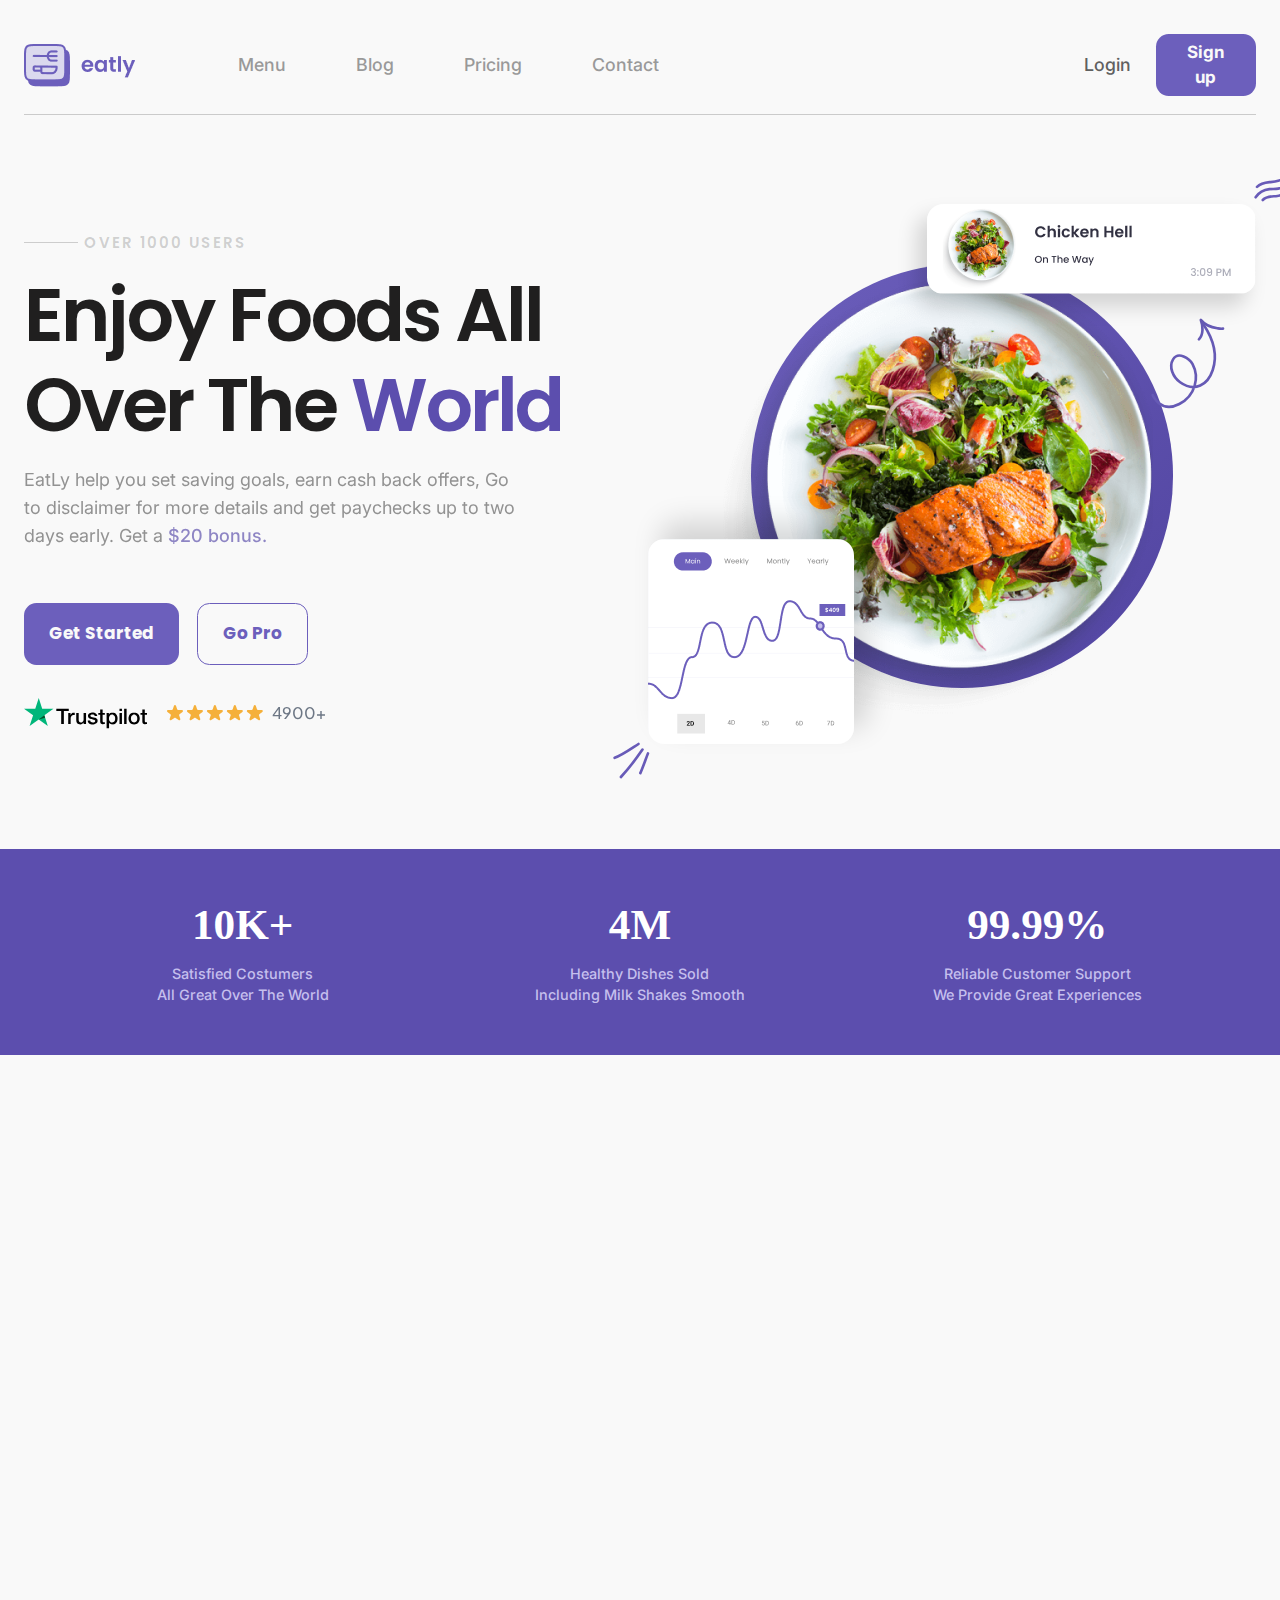
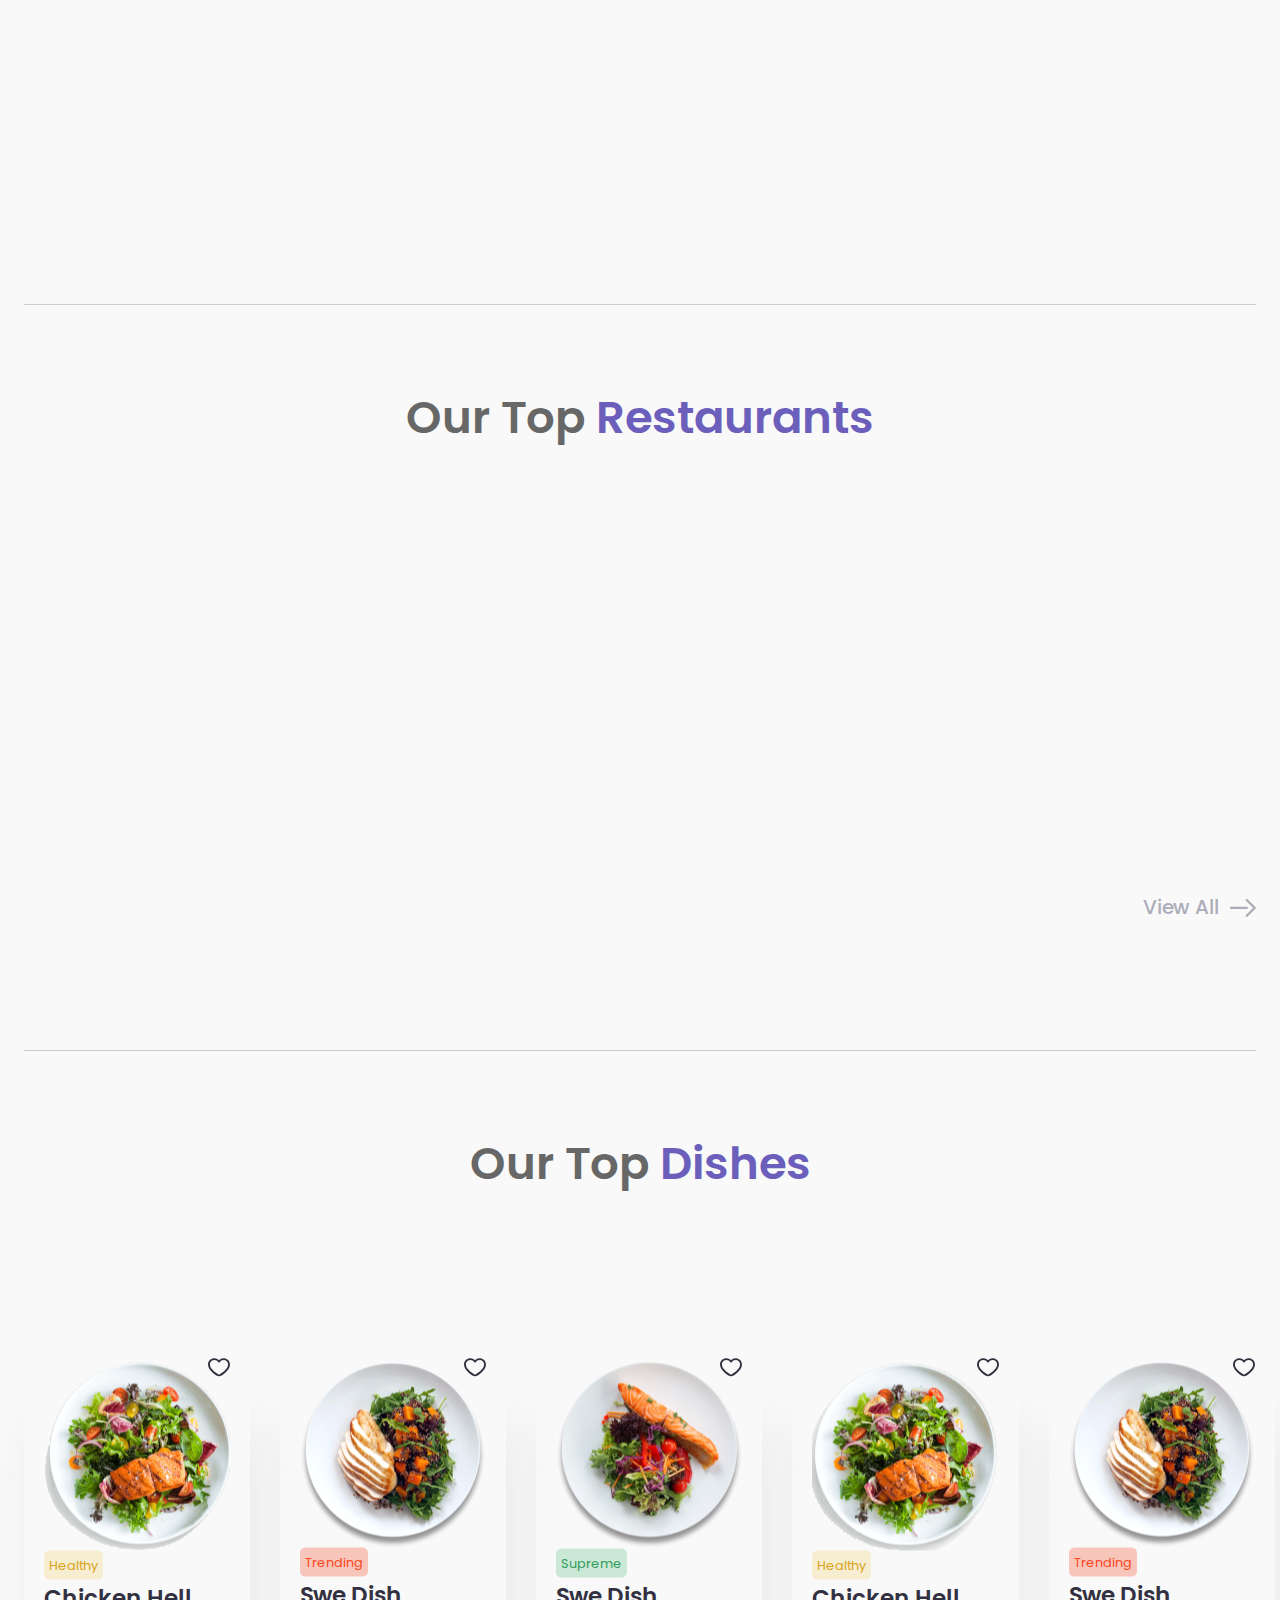
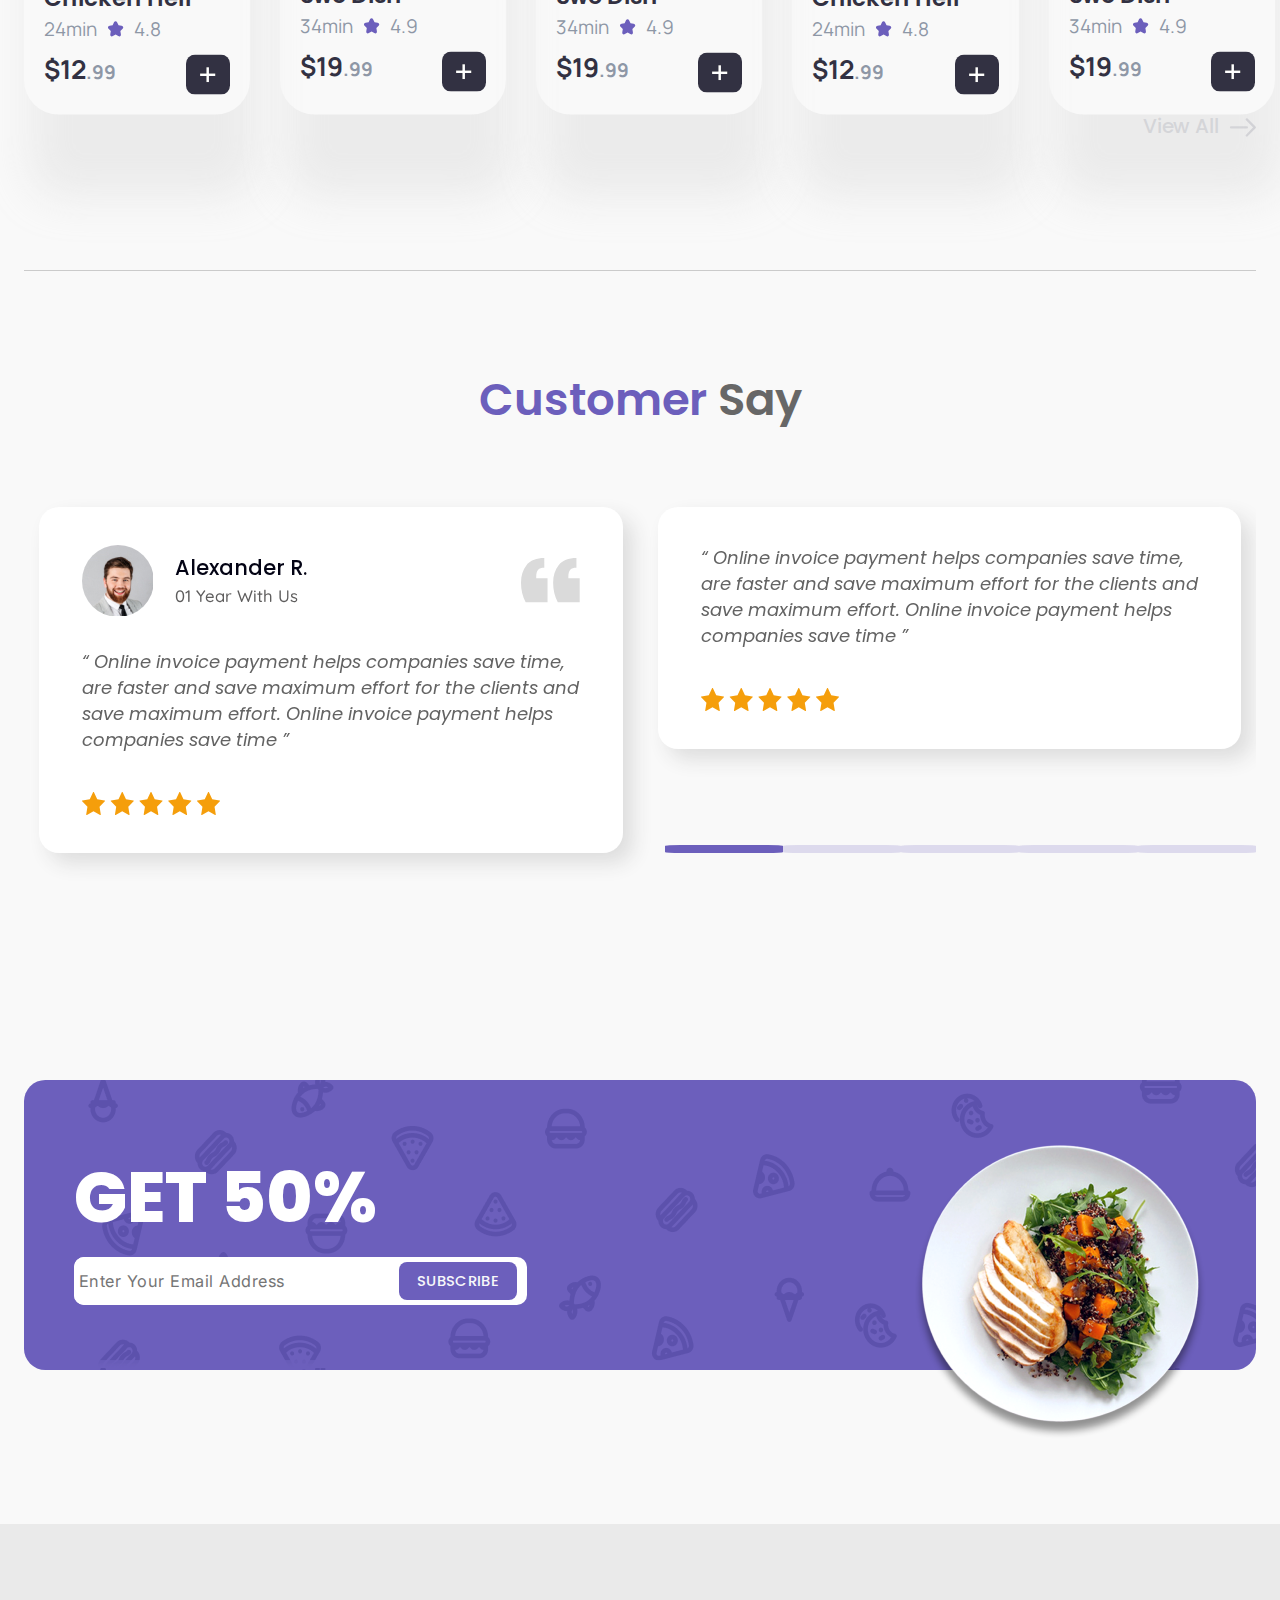
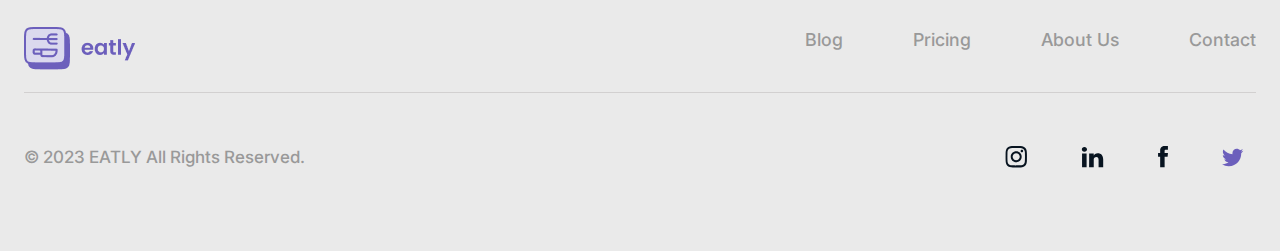
==== commit 6848c5f8: "small change" ====
--- a/index.html
+++ b/index.html
@@ -4,7 +4,7 @@
 <head>
     <meta charset="utf-8">
     <title>Eatly</title>
-    <meta name class="description" content="">
+    <meta name ="description" content="Eatly">
     <meta name="keywords" content="">
     <!-- OG Tags -->
     <meta property="og:title" content="Eatly">
@@ -95,7 +95,7 @@
                             <h1 class="info__title _anim-items">
                                 Enjoy Foods All Over The <span>World</span>
                             </h1>
-                            <h1 class="info__title info__title_mobile">
+                            <h1 class="info__title info__title_mobile _anim-items">
                                 Enjoy Foods Over <span>World</span>
                             </h1>
                            
@@ -182,7 +182,7 @@
                                 </li>
                             </ul>
                             <button type="button" class="benefits__btn btn _anim-items ">
-                                <p>Download</p>
+                                Download
                                 <img src="img/benefits/arrow-right.svg" alt="arrow-right">
                             </button>
                         </div>
@@ -218,7 +218,7 @@
                                             </span>
                                         </div>
                                     </div>
-                                    <img src="img/restaurant/check.svg" class="card__bookmark"></img>
+                                    <img src="img/restaurant/check.svg" alt="icon" class="card__bookmark">
                                 </div>
                             </div>
                             <div class="cards__card card">
@@ -241,7 +241,7 @@
                                             </span>
                                         </div>
                                     </div>
-                                    <img src="img/restaurant/check.svg" class="card__bookmark"></img>
+                                    <img src="img/restaurant/check.svg" alt="icon" class="card__bookmark">
                                 </div>
                             </div>
                             <div class="cards__card card">
@@ -264,7 +264,7 @@
                                             </span>
                                         </div>
                                     </div>
-                                    <img src="img/restaurant/check.svg" class="card__bookmark"></img>
+                                    <img src="img/restaurant/check.svg" alt="icon" class="card__bookmark">
                                 </div>
                             </div>
 
@@ -306,7 +306,7 @@
                                     </div>
                                     <div class="dish__check">
                                         <span><strong>$12</strong>.99</span>
-                                        <img src="img/dishes/plus.svg" class="dish__add"></img>
+                                        <img src="img/dishes/plus.svg" alt="icon" class="dish__add">
                                     </div>
                                 </div>
                                     
@@ -332,7 +332,7 @@
                                     </div>
                                     <div class="dish__check">
                                         <span><strong>$19</strong>.99</span>
-                                        <img src="img/dishes/plus.svg" class="dish__add"></img>
+                                        <img src="img/dishes/plus.svg" alt="icon" class="dish__add">
                                     </div>
                                 </div>
                             
@@ -358,7 +358,7 @@
                                     </div>
                                     <div class="dish__check">
                                         <span><strong>$19</strong>.99</span>
-                                        <img src="img/dishes/plus.svg" class="dish__add"></img>
+                                        <img src="img/dishes/plus.svg" alt="icon" class="dish__add">
                                     </div>
                                 </div>
                             
@@ -384,7 +384,7 @@
                                     </div>
                                     <div class="dish__check">
                                         <span><strong>$12</strong>.99</span>
-                                        <img src="img/dishes/plus.svg" class="dish__add"></img>
+                                        <img src="img/dishes/plus.svg" alt="icon" class="dish__add">
                                     </div>
                                 </div>
                             
@@ -410,7 +410,7 @@
                                     </div>
                                     <div class="dish__check">
                                         <span><strong>$19</strong>.99</span>
-                                        <img src="img/dishes/plus.svg" class="dish__add"></img>
+                                        <img src="img/dishes/plus.svg" alt="icon" class="dish__add">
                                     </div>
                                 </div>
                             
--- a/css/style.css
+++ b/css/style.css
@@ -94,25 +94,25 @@
 }
 @media (max-width: 1224px) {
   [class*=__container] {
-    max-width: 936px;
+    min-width: 937px;
     padding: 0 20px;
   }
 }
 @media (max-width: 936px) {
   [class*=__container] {
-    max-width: 767px;
+    min-width: 768px;
     padding: 0 20px;
   }
 }
 @media (max-width: 767px) {
   [class*=__container] {
-    max-width: 560px;
+    min-width: 561px;
     padding: 0 20px;
   }
 }
 @media (max-width: 560px) {
   [class*=__container] {
-    max-width: 375px;
+    min-width: 320px;
     padding: 0 10px;
   }
 }
@@ -611,7 +611,7 @@
   display: flex;
   margin-bottom: 66px;
   transition: all 1.5s ease;
-  transform: translate(-120%, 0%);
+  transform: translate(-150%, 0%);
 }
 .restaurants__cards._active {
   transition: all 1.5s ease 0.5s;
@@ -988,8 +988,9 @@
   border-radius: 10.122px;
   background-color: #FFF;
   align-items: center;
-  padding-right: 5px;
+  padding-right: 10px;
   width: 453px;
+  justify-content: space-between;
 }
 
 .form__row.error {
@@ -997,9 +998,8 @@
 }
 
 .coupon-email {
-  flex: 1 1 auto;
   min-height: 48.4px;
-  padding: 0 15.6px;
+  padding: 0 5px;
   border-radius: 10.122px;
   color: #878787;
   font-size: 16.3px;
@@ -1170,6 +1170,7 @@
   transform: translate(-50%) rotate(45deg);
   transition: all 0.3s cubic-bezier(0.68, -0.55, 0.265, 1.55);
 }
+
 .social .social__icon:hover .social__name {
   background-color: #6C5FBC;
   top: -45px;
@@ -1892,7 +1893,7 @@
   }
   .coupon__row {
     flex-direction: column;
-    padding: 35px 27px;
+    padding: 35px 5px;
     align-items: center;
     padding-bottom: 0;
     background: #6C5FBC;
@@ -1906,7 +1907,7 @@
     margin-bottom: 23px;
   }
   .coupon .form__row {
-    width: 260px;
+    width: 270px;
     margin-bottom: 27px;
     border-radius: 9.257px;
   }
@@ -1924,6 +1925,10 @@
     letter-spacing: 0.288px;
     border-radius: 7.319px;
   }
+  .coupon .form__error-message.active {
+    font-size: 10px;
+    margin-top: -15px;
+  }
   .footer__body {
     padding: 55px 0 36px;
     position: relative;
@@ -1933,6 +1938,7 @@
   }
   .footer__top-row {
     flex-direction: column;
+    padding-left: 10px;
   }
   .footer__menu {
     flex-direction: column;
